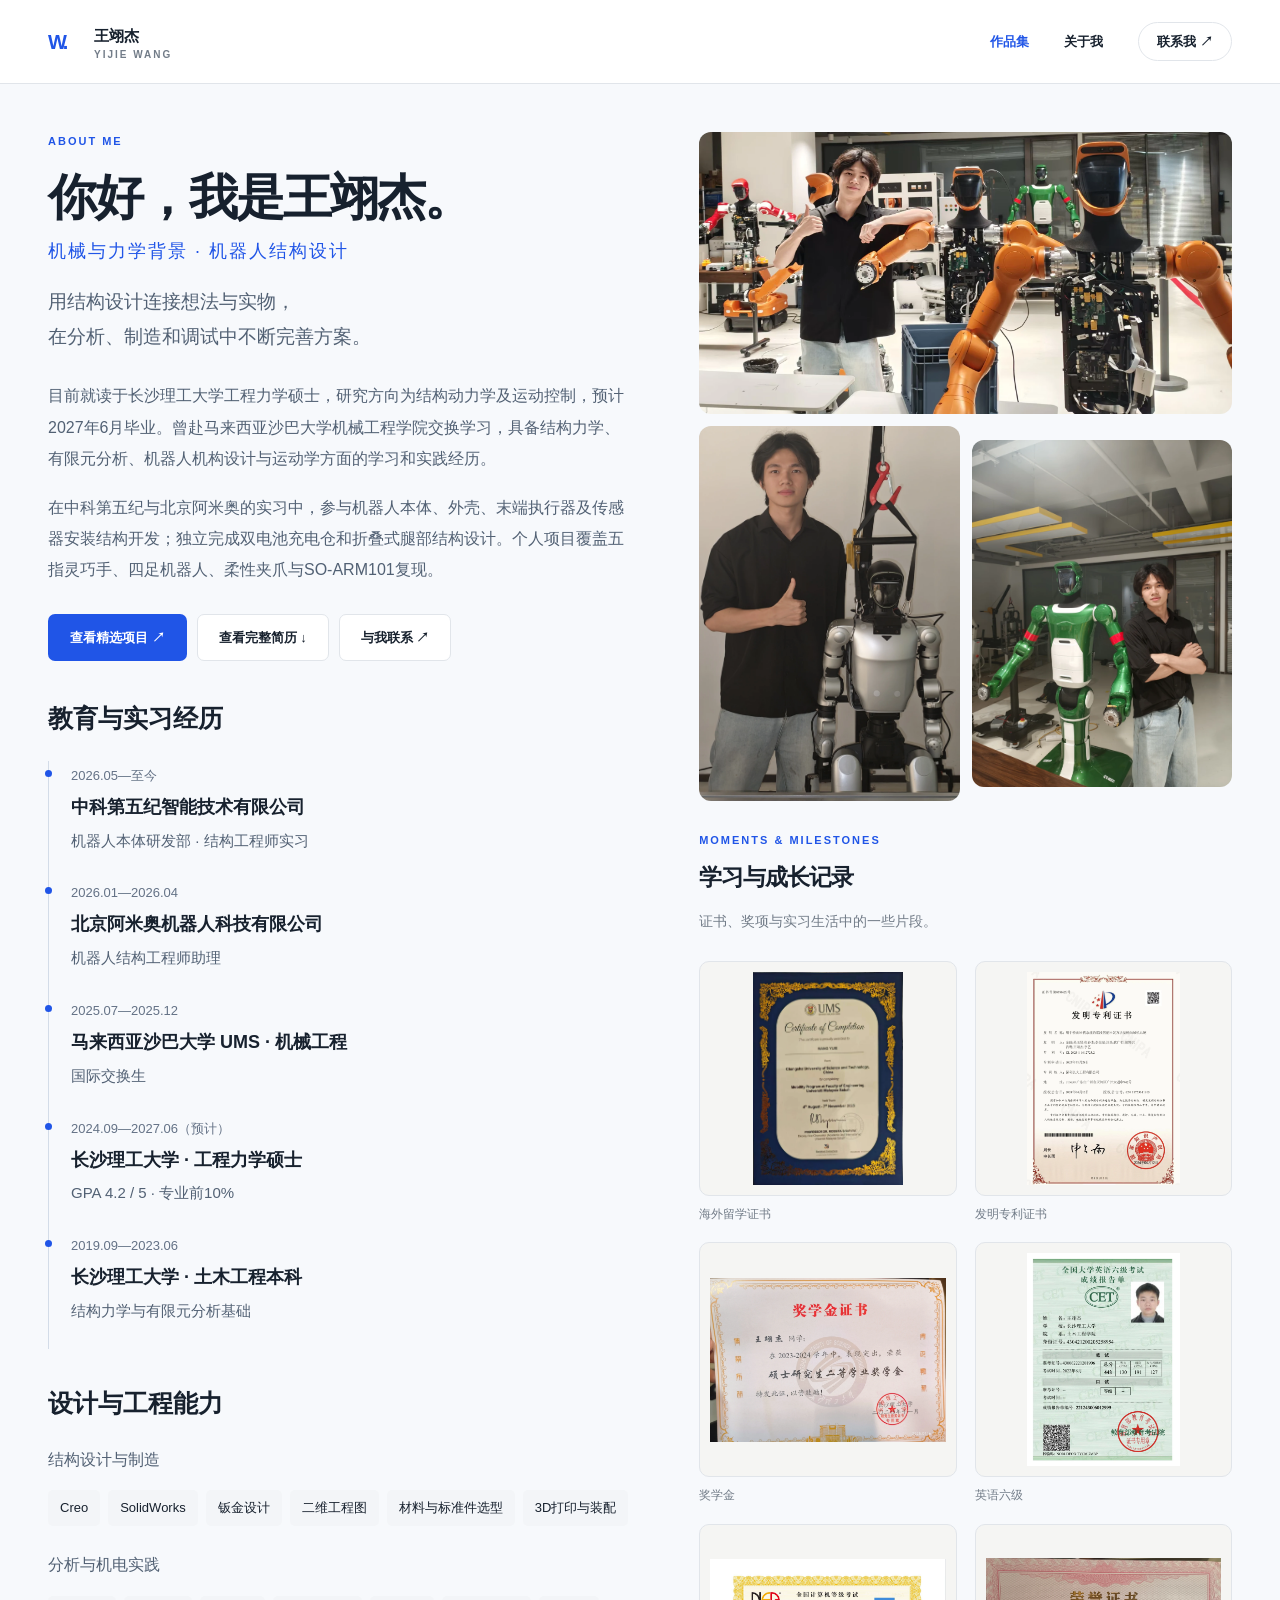
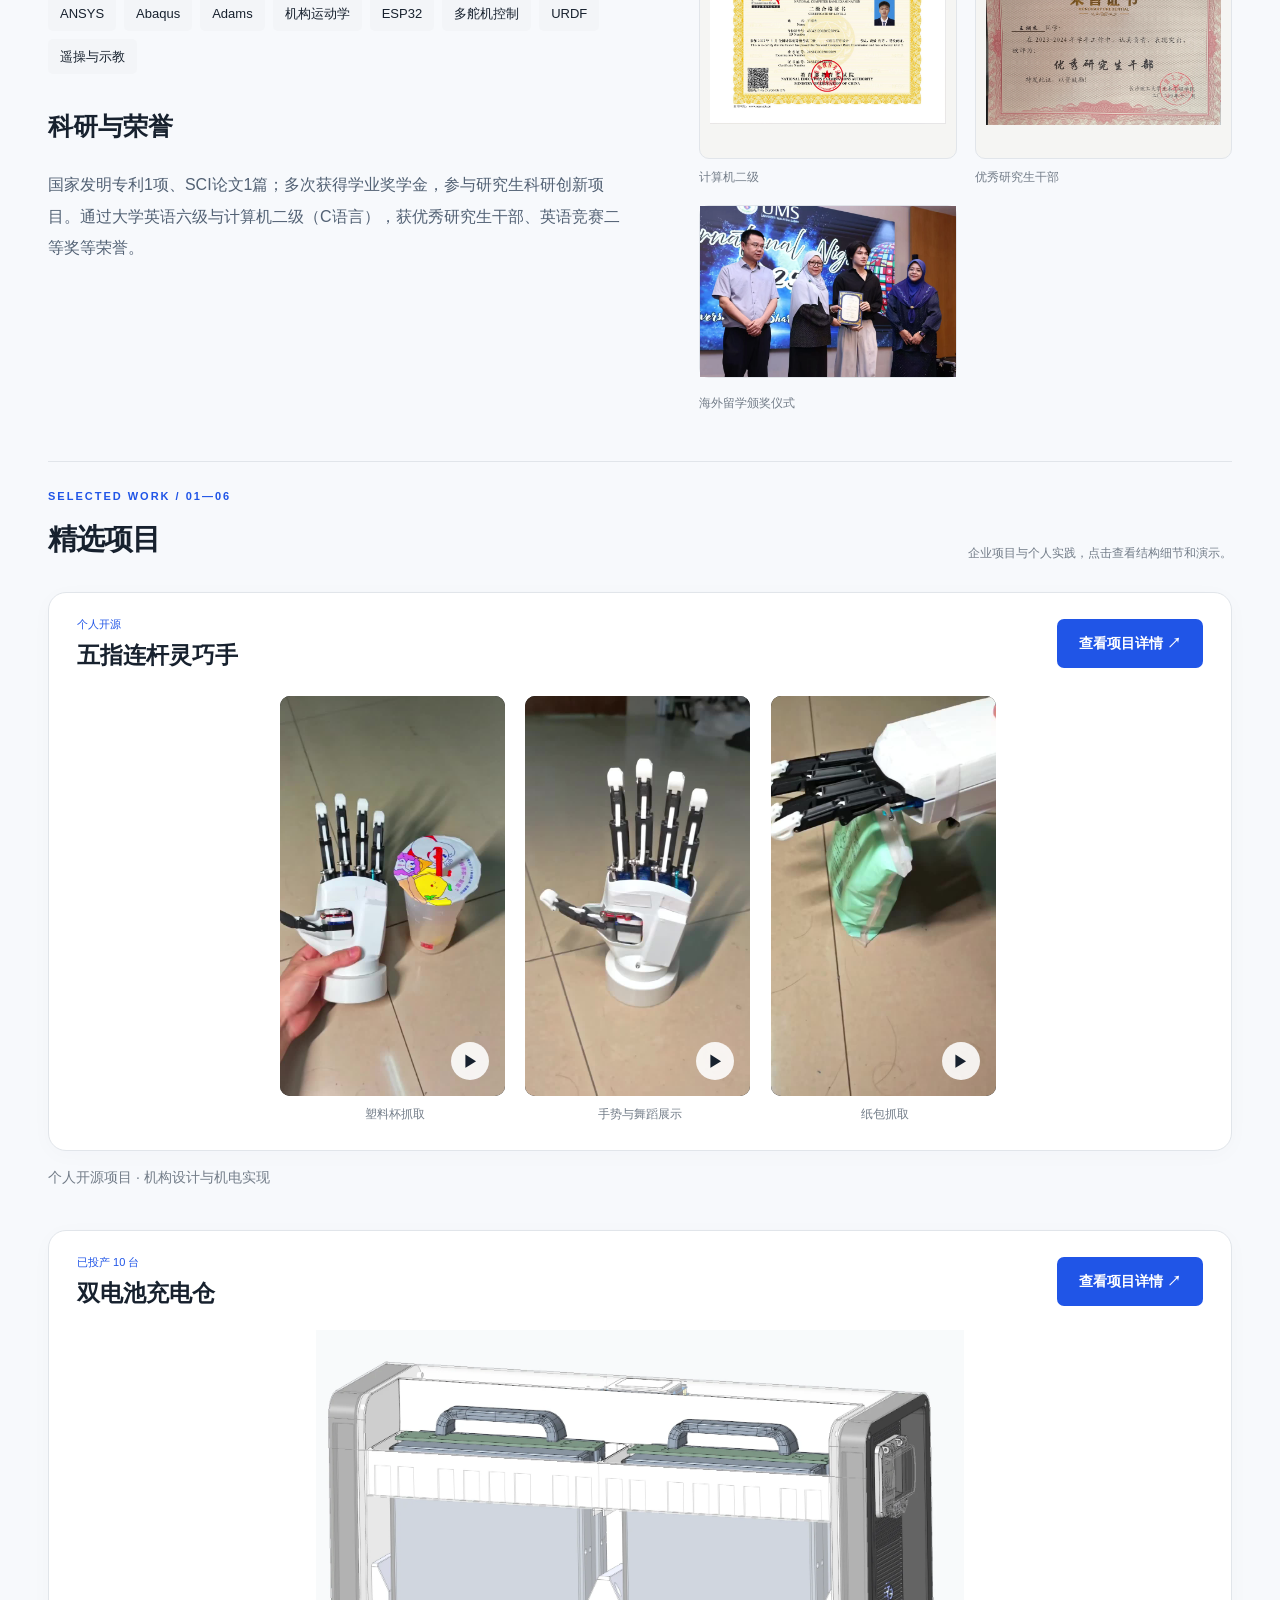
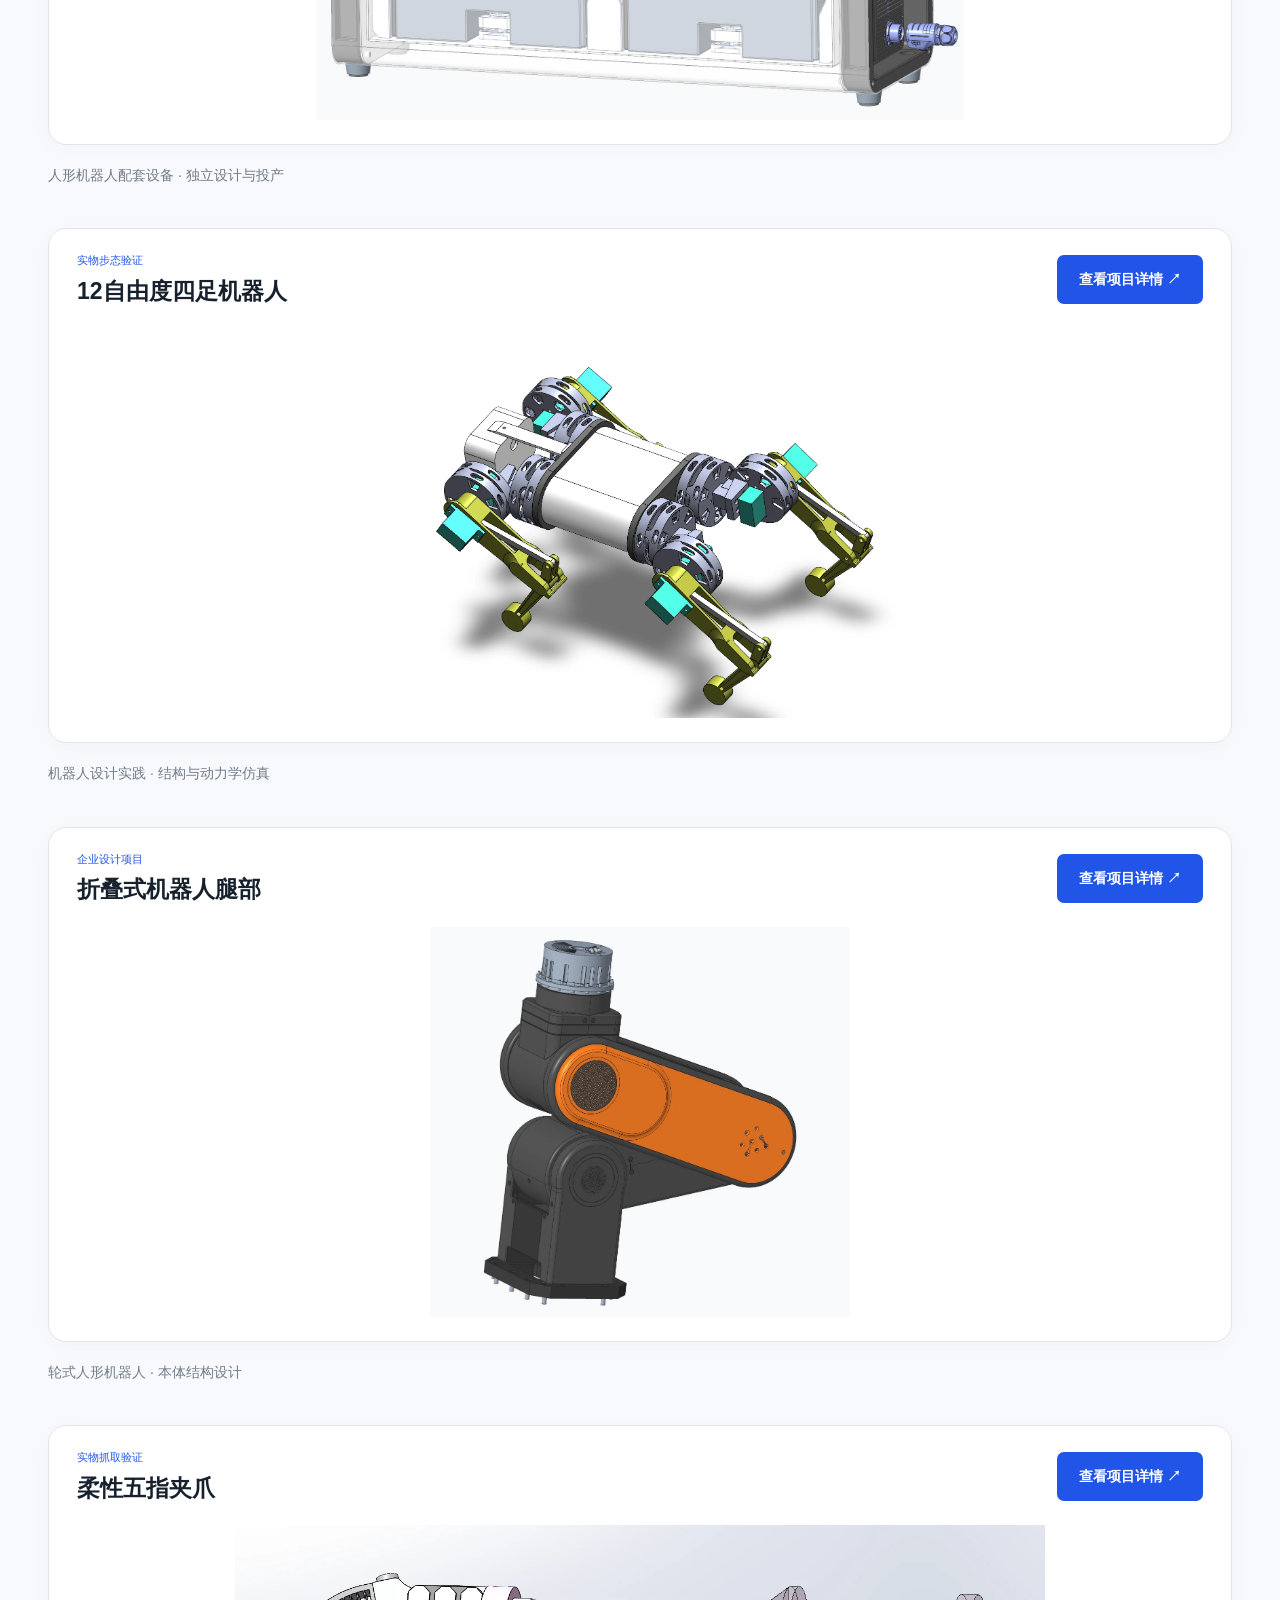
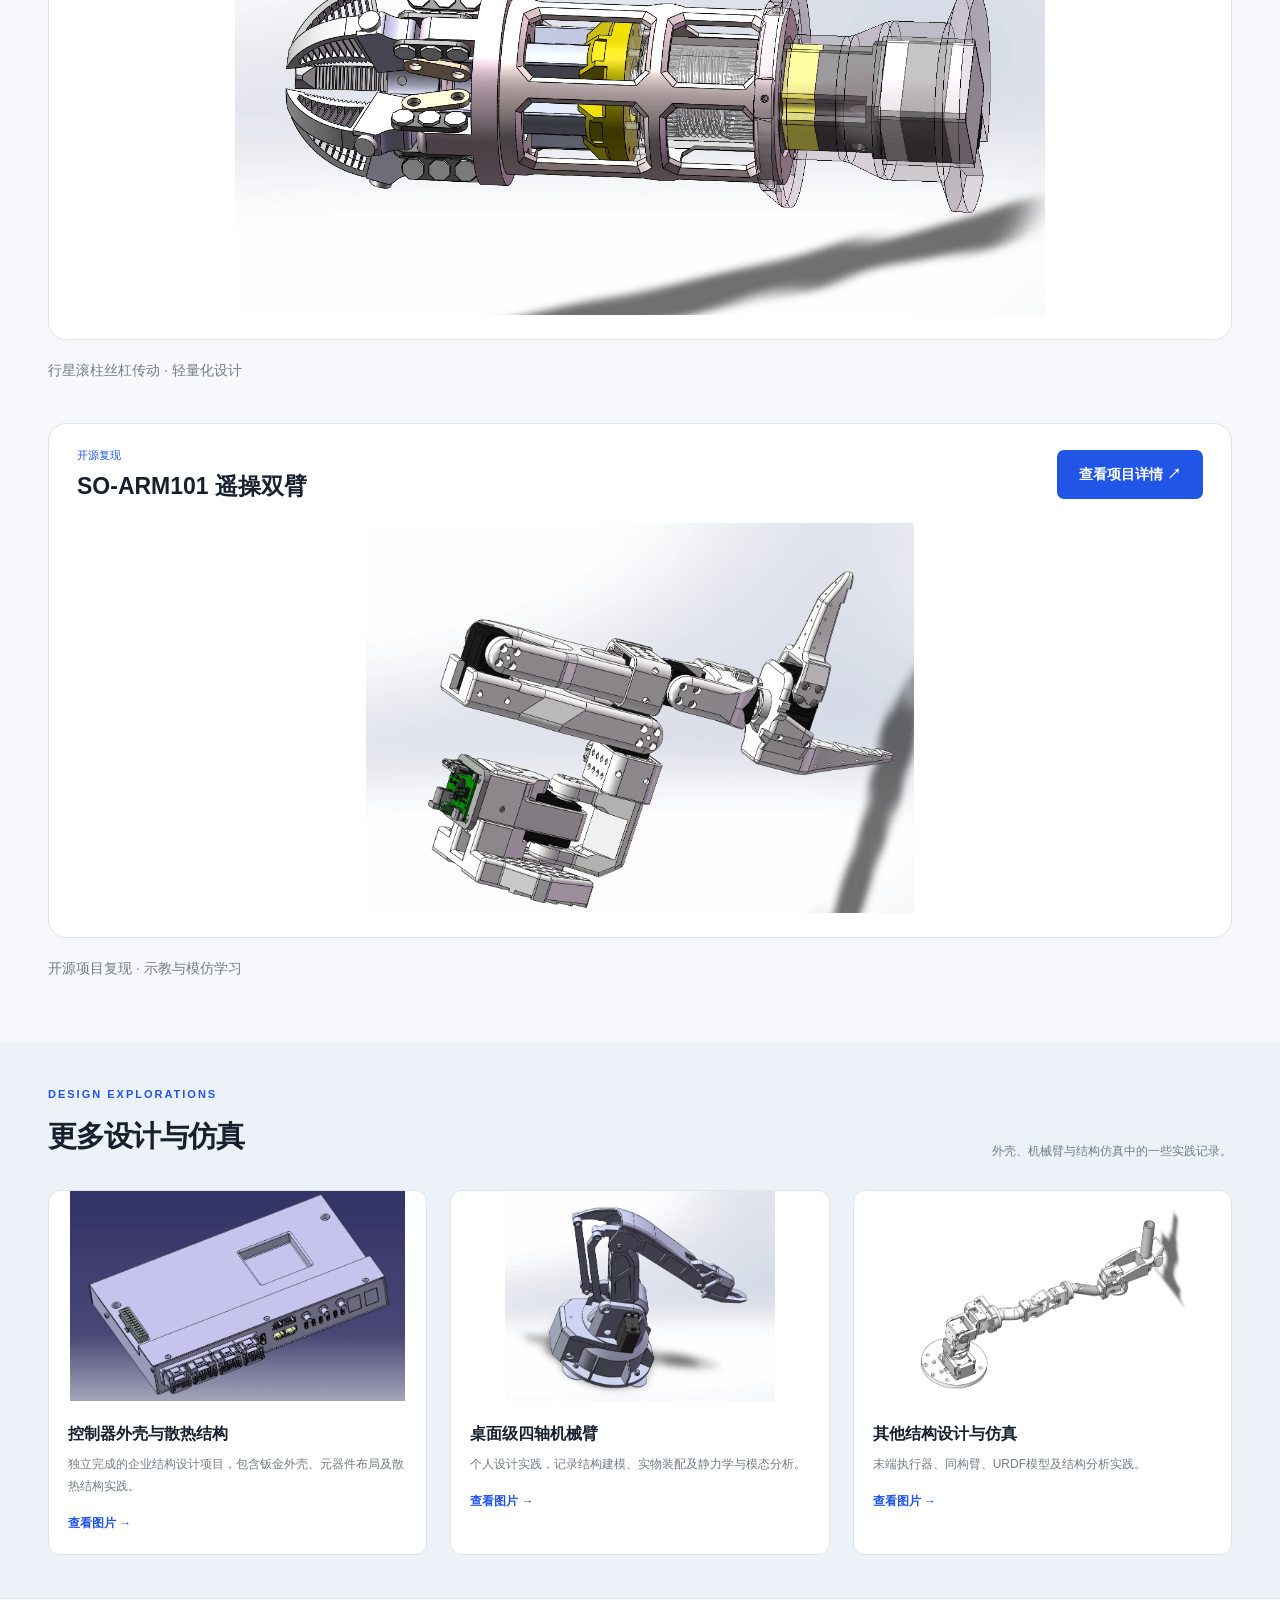
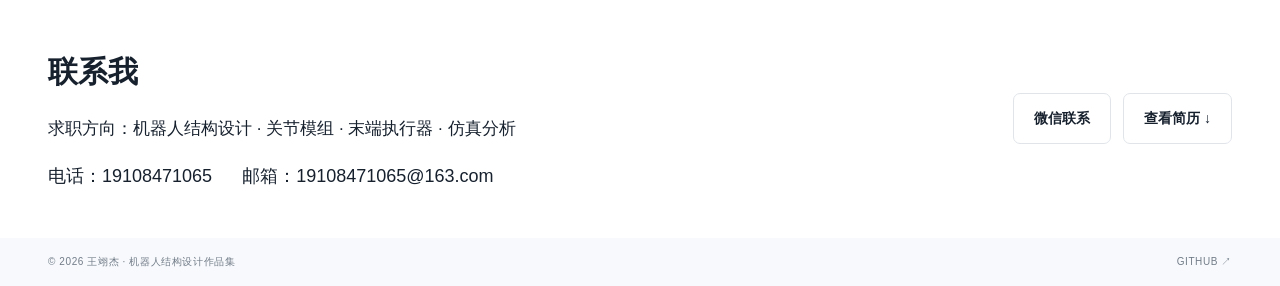
==== about.html @ e8c6f44a "Add project shortcut and collapsible mobile learning records" ====
<!doctype html><html lang="zh-CN"><head><meta charset="utf-8"><meta name="viewport" content="width=device-width, initial-scale=1"><meta name="description" content="王翊杰的机器人结构设计作品集。人形机器人充电仓、折叠腿、五指灵巧手、四足机器人与机械结构仿真实践。"><meta name="theme-color" content="#1b4de4"><title>王翊杰 · 机器人结构设计作品集</title><link rel="icon" href="favicon.svg"><link rel="stylesheet" href="style.css?v=20260915-browse16"><script defer src="media.js?v=20260915-browse16"></script><script defer src="data.js?v=20260915-browse16"></script><script defer src="app.js?v=20260915-browse16"></script></head><body><a class="skip" href="#main">跳转到内容</a><header id="header"></header><main id="main"></main><footer id="footer"></footer><dialog id="lightbox" aria-label="图片预览"><button class="close-dialog" aria-label="关闭图片预览">×</button><img alt=""><p></p></dialog><dialog id="wechat" aria-label="微信联系"><button class="close-dialog" aria-label="关闭微信二维码">×</button><h2>微信联系</h2><p>扫码添加，交流机器人结构设计。</p><img src="assets/wechat.webp" alt="王翊杰的微信二维码"></dialog></body></html>
---- style.css ----
/* Local font fallbacks keep the portfolio independent of external font services. */
:root{--ink:#17212e;--muted:#727c88;--blue:#2055e7;--light:#f3f5f8;--line:#e1e5ea;--paper:#fff;--radius:18px}*{box-sizing:border-box}html{scroll-behavior:smooth;scroll-padding-top:95px}body{margin:0;background:var(--paper);color:var(--ink);font:15px/1.8 'Manrope','Noto Sans SC','Microsoft YaHei',sans-serif}a{color:inherit;text-decoration:none}button,input{font:inherit}button{cursor:pointer}img,video{display:block;width:100%;height:100%;object-fit:cover}button:focus-visible,a:focus-visible{outline:3px solid #8caeff;outline-offset:5px}.skip{position:fixed;top:-90px;z-index:100;background:#fff;padding:10px}.skip:focus{top:0}.wrap{width:min(1240px,calc(100% - 96px));margin:auto}#header{height:84px;border-bottom:1px solid var(--line);background:#ffffffef;backdrop-filter:blur(14px);position:sticky;top:0;z-index:20}.nav{height:100%;display:flex;align-items:center;justify-content:space-between;gap:20px}.brand{display:flex;align-items:center;gap:12px;font-weight:800}.brand-mark{font-size:20px;color:var(--blue);letter-spacing:-3px;width:34px}.brand small{font-size:10px;display:block;letter-spacing:2px;line-height:1.2;color:var(--muted)}.nav-links{display:flex;align-items:center;gap:35px;font-size:13px;font-weight:600}.nav-links a:hover,.nav-links a.active{color:var(--blue)}.nav-cta{border:1px solid var(--line);padding:7px 18px;border-radius:30px}.hero{padding:67px 0 40px;display:grid;grid-template-columns:1fr 1.04fr;gap:60px;align-items:center}.eyebrow{font-size:11px;letter-spacing:2px;font-weight:700;color:var(--muted);text-transform:uppercase}.eyebrow.blue{color:var(--blue)}.availability{font-size:12px;color:#344b35;display:inline-flex;align-items:center;gap:8px;margin-bottom:25px}.dot{height:6px;width:6px;border-radius:50%;background:#59a66a;box-shadow:0 0 0 4px #eef6ee}.hero h1{font-size:clamp(42px,4.2vw,65px);letter-spacing:-2.5px;line-height:1.25;margin:0 0 23px;font-weight:800}.hero h1 span{color:var(--blue)}.hero-intro{max-width:425px;color:#68717b;font-size:14px;line-height:2}.hero-name{font-size:16px;font-weight:700;margin:0 0 14px}.hero-name span{font-size:11px;font-weight:500;letter-spacing:1.5px;margin-left:12px;color:var(--muted)}.buttons{display:flex;flex-wrap:wrap;gap:12px;margin-top:28px}.button{display:inline-flex;align-items:center;justify-content:center;gap:25px;padding:11px 21px;background:var(--blue);color:white;border-radius:7px;font-size:13px;font-weight:600;border:1px solid transparent}.button:hover{background:#1640b8;transform:translateY(-1px)}.button.secondary{background:white;color:var(--ink);border-color:var(--line)}.arrow{font-size:19px;line-height:1}.hero-media{position:relative;border-radius:24px;overflow:hidden;background:#e6e6e4;height:530px}.hero-media video{object-fit:contain;background:#252627}.hero-caption{position:absolute;bottom:0;left:0;right:0;color:white;padding:55px 23px 20px;background:linear-gradient(transparent,#000b);pointer-events:none}.hero-caption strong{display:block;font-size:17px}.hero-caption span{font-size:11px;opacity:.7;letter-spacing:1px}.video-frame{position:relative;background:#e8eaed;overflow:hidden}.video-frame .play-toggle{position:absolute;bottom:16px;right:16px;width:38px;height:38px;background:#ffffffdf;border:0;border-radius:50%;color:#17212e;font-weight:bold;z-index:2}.hero-media .play-toggle{bottom:23px}.video-label{position:absolute;left:18px;top:18px;background:#ffffffdf;font-size:10px;padding:5px 11px;border-radius:30px;letter-spacing:1px;font-weight:700}.fact-strip{display:grid;grid-template-columns:1.3fr 1fr 1fr 1fr;border-top:1px solid var(--line);border-bottom:1px solid var(--line);padding:22px 0;margin:5px 0 70px}.fact{padding:0 24px;border-left:1px solid var(--line)}.fact:first-child{padding-left:0;border:0}.fact b{display:block;font-size:19px;letter-spacing:-.5px}.fact span{font-size:11px;color:var(--muted)}.section-top{display:flex;justify-content:space-between;align-items:end;margin-bottom:27px;gap:20px}.section-top h2{font-size:31px;margin:6px 0 0;letter-spacing:-1px}.section-top p{font-size:12px;color:var(--muted);max-width:380px;margin:0}.project-grid{display:grid;grid-template-columns:1fr 1fr;gap:37px 28px}.project-card{display:block}.card-visual{position:relative;border:1px solid var(--line);border-radius:var(--radius);height:325px;background:#f4f5f7;overflow:hidden}.card-visual img{object-fit:contain;transition:transform .5s}.project-card:hover .card-visual img{transform:scale(1.045)}.card-tag{position:absolute;top:17px;left:17px;background:#ffffffeb;border:1px solid #e3e7ea;padding:4px 11px;border-radius:20px;font-size:10px}.card-arrow{position:absolute;bottom:15px;right:15px;width:36px;height:36px;background:#fff;border-radius:50%;display:grid;place-items:center;transition:.2s}.project-card:hover .card-arrow{background:var(--blue);color:white;transform:rotate(-45deg)}.card-info{padding:18px 2px 0;display:flex;justify-content:space-between;gap:15px}.card-info h3{font-size:20px;margin:0 0 4px;letter-spacing:-.5px}.card-info p{font-size:12px;color:var(--muted);margin:0}.card-no{color:#aab1bc;font-size:12px;padding-top:4px}.project-section{padding-bottom:80px}.more-section{background:var(--light);padding:65px 0}.extra-grid{display:grid;grid-template-columns:repeat(3,1fr);gap:23px}.extra-card{background:#fff;border:1px solid var(--line);border-radius:12px;overflow:hidden;display:block}.extra-card img{height:210px;object-fit:contain}.extra-info{padding:19px}.extra-info h3{margin:0 0 6px;font-size:16px}.extra-info p{font-size:12px;color:var(--muted);margin:0}.text-link{font-size:12px;color:var(--blue);font-weight:700;display:inline-block;margin-top:15px}.about-teaser{display:grid;grid-template-columns:1fr 1fr;gap:60px;padding:85px 0;align-items:center}.about-teaser img{border-radius:16px;aspect-ratio:1.35;object-fit:cover}.about-teaser h2{font-size:32px;margin:10px 0 20px;line-height:1.5}.about-teaser p{font-size:14px;color:var(--muted)}.contact{background:#17283e;color:#fff;padding:60px 0}.contact-row{display:flex;justify-content:space-between;gap:30px;align-items:center}.contact h2{font-size:32px;margin:8px 0 12px}.contact p{color:#aab7c8;font-size:13px}.contact .eyebrow{color:#96a9c3}.contact-actions{display:flex;flex-wrap:wrap;gap:10px;max-width:410px}.contact .button{background:white;color:#17283e}.contact .button.secondary{background:transparent;color:white;border-color:#506078}.contact address{font-style:normal;font-size:13px;margin-top:15px;color:#c7d1de}.footer-bottom{display:flex;justify-content:space-between;gap:15px;padding:23px 0;font-size:10px;color:var(--muted);letter-spacing:.6px}.subnav{padding:27px 0 0;font-size:12px;color:var(--muted)}.subnav a:hover{color:var(--blue)}.project-heading{padding:36px 0 30px;display:grid;grid-template-columns:1.4fr 1fr;gap:45px;align-items:end}.project-heading h1{font-size:42px;line-height:1.3;letter-spacing:-1px;margin:12px 0}.project-heading p{font-size:14px;color:var(--muted);line-height:2}.project-meta{border-top:1px solid var(--line);display:grid;grid-template-columns:1fr 1fr;gap:14px;padding-top:18px;font-size:12px}.project-meta span{display:block;color:var(--muted);font-size:10px}.tags{display:flex;flex-wrap:wrap;gap:8px;margin-top:17px}.tags span{background:var(--light);border:1px solid var(--line);padding:3px 10px;font-size:10px;border-radius:20px}.detail-hero{height:490px;border:1px solid var(--line);background:#f3f4f6;border-radius:18px;overflow:hidden}.detail-hero img{object-fit:contain}.metrics{display:grid;grid-template-columns:repeat(3,1fr);padding:25px 0;border-bottom:1px solid var(--line);margin-bottom:45px}.metrics div{padding:0 25px;border-right:1px solid var(--line)}.metrics div:first-child{padding-left:0}.metrics div:last-child{border:0}.metrics strong{display:block;font-size:29px}.metrics span{font-size:11px;color:var(--muted)}.process{display:grid;grid-template-columns:repeat(3,1fr);gap:32px;margin:0 0 50px}.process article{border-top:2px solid var(--blue);padding-top:17px}.process b{font-size:10px;color:var(--blue);letter-spacing:1px}.process h3{font-size:17px;margin:7px 0 12px}.process p{font-size:13px;color:var(--muted);line-height:2}.gallery{display:grid;grid-template-columns:1fr 1fr;gap:25px;margin-bottom:50px}.gallery figure{margin:0}.gallery button{padding:0;border:1px solid var(--line);background:#f5f6f7;border-radius:12px;overflow:hidden;display:block;width:100%;height:330px;cursor:zoom-in}.gallery img{object-fit:contain}.gallery figcaption{font-size:11px;color:var(--muted);padding-top:8px}.video-gallery{display:grid;grid-template-columns:repeat(2,1fr);gap:25px;margin:25px 0 55px}.video-gallery .video-frame{height:365px;border-radius:14px}.video-gallery video{object-fit:contain;background:#20232a}.video-gallery figcaption{font-size:12px;color:var(--muted);padding-top:8px}.video-gallery figure{margin:0}.next-project{border-top:1px solid var(--line);padding:32px 0 55px;display:flex;justify-content:space-between;align-items:center}.next-project span{font-size:11px;color:var(--muted)}.next-project h3{font-size:25px;margin:3px 0}.about-main{padding:55px 0 0}.about-intro{display:grid;grid-template-columns:1.1fr 1fr;gap:65px;align-items:start}.about-intro h1{font-size:54px;line-height:1.25;margin:15px 0 20px;letter-spacing:-2px}.about-intro h1 small{display:block;font-size:18px;font-weight:500;letter-spacing:2px;margin-top:12px;color:var(--blue)}.about-intro .lead{font-size:18px;color:#596879;line-height:1.8;margin-bottom:22px}.about-intro p{font-size:14px;color:var(--muted);line-height:2.1}.photo-collage{display:grid;grid-template-columns:1fr 1fr;gap:12px}.photo-collage button{padding:0;border:0;border-radius:12px;overflow:hidden;background:var(--light);height:210px;cursor:zoom-in}.photo-collage button:first-child{grid-column:span 2;height:230px}.photo-collage img{object-fit:cover}.about-columns{display:grid;grid-template-columns:1fr 1fr;gap:70px;padding:65px 0}.about-columns h2{font-size:24px;margin:0 0 22px}.timeline-item{position:relative;border-left:1px solid #d3dce8;padding:0 0 25px 22px}.timeline-item:before{content:'';position:absolute;width:7px;height:7px;left:-4px;top:9px;background:var(--blue);border-radius:50%}.timeline-item span{color:var(--muted);font-size:10px}.timeline-item h3{font-size:16px;margin:3px 0}.timeline-item p{font-size:12px;color:var(--muted);margin:0}.capabilities{display:flex;flex-wrap:wrap;gap:8px;margin:15px 0 25px}.capabilities span{padding:5px 11px;background:var(--light);font-size:12px;border-radius:5px}.cert-grid{display:grid;grid-template-columns:repeat(3,1fr);gap:20px;margin:25px 0 75px}.cert-grid figure{margin:0}.cert-grid button{border:1px solid var(--line);border-radius:10px;background:#f5f5f3;padding:13px;width:100%;height:285px;cursor:zoom-in}.cert-grid img{object-fit:contain}.cert-grid figcaption{font-size:12px;margin-top:8px;color:var(--muted)}.extra-detail{padding:50px 0}.extra-detail h1{font-size:38px}.extra-detail>p{color:var(--muted);margin-bottom:30px}.empty{text-align:center;padding:90px 20px}.empty h1{font-size:36px}dialog{border:0;border-radius:14px;max-width:90vw;max-height:92vh;padding:24px;box-shadow:0 20px 90px #0004}dialog::backdrop{background:#152032cb;backdrop-filter:blur(5px)}#lightbox img{width:auto;height:auto;max-width:82vw;max-height:76vh;object-fit:contain}#lightbox p{font-size:12px;color:var(--muted);margin:12px 0 0} .close-dialog{position:absolute;right:8px;top:3px;background:white;border:0;font-size:25px;line-height:30px;border-radius:30px;width:32px;height:32px}#wechat{text-align:center;max-width:360px}#wechat img{width:240px;height:auto;margin:15px auto}#wechat h2{margin:5px 0}#wechat p{font-size:12px;color:var(--muted)}
@media(min-width:1500px){.hero-media{height:550px}}@media(max-width:1000px){.wrap{width:calc(100% - 48px)}.hero{gap:30px}.hero h1{font-size:43px}.hero-media{height:460px}.nav-links{gap:20px}.card-visual{height:270px}.project-heading{grid-template-columns:1fr;gap:10px}.project-heading h1{font-size:35px}.about-intro{gap:35px}.photo-collage button{height:170px}.contact-row{align-items:start}.gallery button{height:290px}.extra-grid{gap:15px}.extra-card img{height:160px}}
@media(max-width:650px){body{font-size:14px}.wrap{width:calc(100% - 36px)}#header{height:70px}.brand{gap:7px;font-size:13px}.brand small{font-size:8px}.nav-links{gap:17px;font-size:12px}.nav-links .nav-cta{display:none}.hero{grid-template-columns:1fr;padding-top:35px;gap:30px}.availability{margin-bottom:19px}.hero h1{font-size:42px;letter-spacing:-1.5px}.hero-intro{font-size:13px}.hero-media{height:470px}.hero .buttons{margin-top:22px}.fact-strip{grid-template-columns:1fr 1fr;gap:18px;margin-bottom:45px}.fact{padding-left:17px}.fact:nth-child(3){border-left:0;padding-left:0}.fact b{font-size:17px}.section-top{align-items:start;flex-direction:column;gap:7px}.section-top h2{font-size:27px}.project-grid{grid-template-columns:1fr;gap:30px}.card-visual{height:285px}.card-info h3{font-size:19px}.project-section{padding-bottom:48px}.more-section{padding:42px 0}.extra-grid{grid-template-columns:1fr}.extra-card{display:grid;grid-template-columns:130px 1fr}.extra-card img{height:100%;min-height:155px}.extra-info{padding:17px}.extra-info h3{font-size:15px}.about-teaser{grid-template-columns:1fr;gap:25px;padding:45px 0}.about-teaser h2{font-size:27px}.contact{padding:42px 0}.contact-row{flex-direction:column;gap:15px}.contact h2{font-size:27px}.footer-bottom{flex-direction:column;gap:4px;padding:20px 0}.project-heading{padding-top:25px}.project-heading h1{font-size:33px}.detail-hero{height:310px}.metrics strong{font-size:22px}.metrics div{padding:0 14px}.process{grid-template-columns:1fr;gap:22px;margin-bottom:35px}.process p{margin-bottom:0}.gallery{gap:17px;grid-template-columns:1fr}.gallery button{height:300px}.video-gallery{grid-template-columns:1fr}.video-gallery .video-frame{height:410px}.about-main{padding-top:35px}.about-intro{grid-template-columns:1fr;gap:25px}.about-intro h1{font-size:42px}.about-columns{grid-template-columns:1fr;gap:30px;padding:45px 0}.cert-grid{grid-template-columns:1fr 1fr;gap:15px;margin-bottom:45px}.cert-grid button{height:210px;padding:8px}.photo-collage button:first-child{height:225px}.photo-collage button{height:200px}.about-intro .lead{font-size:16px}.extra-detail{padding:30px 0}.extra-detail h1{font-size:29px}}
@media(prefers-reduced-motion:reduce){html{scroll-behavior:auto}*,*:before,*:after{transition:none!important}}
.photo-collage button img{object-position:center 25%}.photo-collage button:nth-child(2) img{object-position:center top}
@media(max-width:650px){.about-intro h1{font-size:36px;letter-spacing:-1.5px}}
/* A compact continuation of the original blue portfolio. */
body{background:#f7f9fc}.hero{padding:48px 0 50px;gap:50px}.hero-media{height:485px}.hero h1{font-size:clamp(40px,4vw,60px)}.hero-intro{font-size:14px}.project-section{padding-top:25px;padding-bottom:60px;border-top:1px solid var(--line)}.card-visual{background:#fff;box-shadow:0 4px 22px #1c355006}.card-info{padding-top:14px}.project-grid{gap:30px 26px}.section-top h2{font-size:29px}.more-section{padding:43px 0;background:#edf2f8}.contact{padding:32px 0;background:#fff;color:var(--ink);border-top:1px solid var(--line)}.contact h2{font-size:25px;margin:0 0 6px}.contact p,.contact address{color:var(--muted);font-size:12px}.contact address{margin-top:8px}.contact .button{background:var(--blue);color:#fff}.contact .button.secondary{background:#fff;color:var(--ink);border-color:var(--line)}.contact-actions{max-width:none}.footer-bottom{padding:15px 0}.about-main .lead{font-size:17px}.about-columns{padding:45px 0}.cert-grid{margin-bottom:50px}.detail-hero{background:#fff}.process{gap:25px}.process article{border-top:1px solid #ccd9ec}.process b{display:none}.next-project{padding:25px 0 35px}.video-gallery{margin-bottom:40px}
@media(max-width:650px){.hero{padding:30px 0 35px;gap:24px}.hero h1{font-size:40px}.hero-media{height:445px}.project-section{padding-top:30px;padding-bottom:40px}.contact-row{gap:16px}.contact-actions{gap:8px}.contact .button{padding:9px 14px}.more-section{padding:35px 0}.project-grid{gap:26px}}

/* Homepage introduction followed by full-width selected projects. */
#about,#projects{scroll-margin-top:105px}.about-main{padding-top:48px}.project-grid{grid-template-columns:minmax(0,1fr);gap:40px}.project-grid .card-visual{height:clamp(340px,42vw,520px)}.project-grid .card-info{padding:18px 0 0}.project-grid .card-info h3{font-size:23px}.project-grid .card-info p{font-size:14px}.about-intro h1{font-size:clamp(36px,3.8vw,54px)}
@media(max-width:650px){#about,#projects{scroll-margin-top:88px}.about-main{padding-top:30px}.project-grid{gap:30px}.project-grid .card-visual{height:290px}.project-grid .card-info h3{font-size:20px}.project-grid .card-info p{font-size:12px}.about-intro h1{font-size:34px}}

/* Keep photographs and learning records together in the right column. */
.about-main{display:grid;grid-template-columns:1.1fr 1fr;column-gap:65px;padding-bottom:48px;align-items:start}.about-intro{display:contents}.about-intro>div:first-child{grid-column:1;grid-row:1}.about-sidebar{grid-column:2;grid-row:1 / span 2;min-width:0}.about-columns{grid-column:1;grid-row:2;grid-template-columns:1fr;gap:28px;padding:35px 0 0}.sidebar-records{margin-top:30px}.sidebar-records .section-top{display:block;margin-bottom:18px}.sidebar-records .section-top h2{font-size:23px}.sidebar-records .section-top p{margin-top:8px}.sidebar-records .cert-grid{grid-template-columns:repeat(2,minmax(0,1fr));gap:18px;margin-bottom:0}.sidebar-records .cert-grid button{height:235px;padding:10px}.sidebar-records figcaption{font-size:11px}
@media(max-width:1000px){.about-main{column-gap:30px}.sidebar-records .cert-grid button{height:200px}}
@media(max-width:650px){.about-main{display:flex;flex-direction:column;gap:30px;padding-bottom:35px}.about-intro>div:first-child,.about-sidebar,.about-columns{width:100%;min-width:0}.about-columns{padding:0}.sidebar-records .cert-grid button{height:210px}}

.about-sidebar .photo-collage{align-items:center}.about-sidebar .photo-collage button,.about-sidebar .photo-collage button:first-child{height:auto;background:transparent}.about-sidebar .photo-collage button img{display:block;width:100%;height:auto;object-fit:contain;object-position:center}

.about-sidebar .photo-collage{grid-template-columns:1fr 1fr;align-items:center}.about-sidebar .photo-collage button:first-child{grid-column:1 / -1}.sidebar-records .cert-grid figure:last-child button{height:auto;padding:0}.sidebar-records .cert-grid figure:last-child img{display:block;width:100%;height:auto;object-fit:contain}
.about-main{grid-template-rows:auto 1fr}

.project-grid .card-heading{position:absolute;top:18px;left:18px;z-index:1;max-width:calc(100% - 85px);padding:12px 17px;background:rgba(255,255,255,.94);border:1px solid var(--line);border-radius:10px;pointer-events:none}.card-heading .project-kind{display:block;color:var(--blue);font-size:11px;margin-bottom:4px}.card-heading h3{margin:0;color:var(--ink);font-size:23px;line-height:1.45}.project-grid .card-info p{margin:0}.project-grid .card-visual>img{padding-top:85px;box-sizing:border-box}
@media(max-width:650px){.project-grid .card-heading{top:10px;left:10px;max-width:calc(100% - 60px);padding:8px 11px}.card-heading h3{font-size:17px}.card-heading .project-kind{font-size:10px}.project-grid .card-visual>img{padding-top:92px}}

/* Three full-height portrait demonstrations in the hand project cover. */
.project-grid .card-visual>img{padding:100px 28px 24px;object-fit:contain}.project-grid .hand-card .card-visual{height:auto;padding:100px 20px 18px}.hand-title-link{display:block}.hand-title-link .card-heading{pointer-events:auto}.hand-video-row{display:grid;grid-template-columns:repeat(3,minmax(0,1fr));gap:14px}.hand-video-row figure{margin:0;min-width:0}.hand-video-row .video-frame{aspect-ratio:9 / 16;border-radius:10px;background:#111}.hand-video-row video{object-fit:contain}.hand-video-row figcaption{text-align:center;color:var(--muted);font-size:12px;margin-top:8px}.hand-card .card-info{align-items:center}.hand-card .card-info .text-link{margin-top:0;white-space:nowrap}
@media(max-width:650px){.project-grid .card-visual>img{padding:94px 12px 14px}.project-grid .hand-card .card-visual{padding:88px 7px 10px}.hand-video-row{gap:5px}.hand-video-row .video-frame{border-radius:5px}.hand-video-row figcaption{font-size:10px;line-height:1.5;margin-top:6px}.hand-video-row .play-toggle{width:25px;height:25px;bottom:5px;right:5px;font-size:11px}.hand-card .card-info{gap:10px;flex-wrap:wrap}}

/* Contact details with a clearer reading hierarchy. */
.contact{padding:46px 0}.contact-row{display:flex;align-items:center;justify-content:space-between;gap:36px}.contact h2{font-size:30px;margin:0 0 14px}.contact p{font-size:17px;color:var(--ink);line-height:1.9;max-width:800px;margin:0 0 15px}.contact address{display:flex;flex-wrap:wrap;gap:8px 30px;font-size:18px;font-style:normal;color:var(--ink);line-height:1.8;margin:0}.contact address span{display:block}.contact-actions{flex-shrink:0;gap:12px}.contact .button{padding:12px 20px;font-size:14px}
@media(max-width:1000px){.contact-row{align-items:flex-start;flex-direction:column;gap:24px}}
@media(max-width:650px){.contact{padding:32px 0}.contact h2{font-size:26px;margin-bottom:12px}.contact p{font-size:16px;margin-bottom:14px}.contact address{flex-direction:column;gap:4px;font-size:17px}.contact-actions{width:100%;display:grid;grid-template-columns:1fr 1fr;gap:12px}.contact .button{padding:11px 14px}}

/* Compact demonstrations with an explicit project entry above them. */
.project-grid .hand-card .card-visual{padding:22px 28px 24px}.hand-cover-header{display:flex;align-items:center;justify-content:space-between;gap:20px;margin-bottom:24px}.project-grid .hand-cover-header .card-heading{position:static;max-width:none;padding:0;border:0;background:transparent}.hand-cover-header .hand-details{flex-shrink:0;font-size:14px}.hand-card .hand-video-row{max-width:720px;margin:0 auto;gap:16px}.hand-card .hand-video-row .video-frame{max-height:400px}.hand-card .card-info{padding-top:14px}
@media(max-width:650px){.project-grid .hand-card .card-visual{padding:16px 12px 18px}.hand-cover-header{gap:12px;flex-wrap:wrap;margin-bottom:18px}.hand-cover-header .hand-details{padding:8px 12px;font-size:12px}.hand-card .hand-video-row{max-width:300px;gap:7px}.hand-card .hand-video-row figcaption{font-size:9px}.project-grid .hand-cover-header .card-heading h3{font-size:17px}}

.project-grid .image-project-card .card-visual{height:auto;padding:22px 28px 24px}.project-cover-link{display:block;height:390px}.project-cover-link img{object-fit:contain}.image-project-card .hand-cover-header{margin-bottom:20px}
@media(max-width:650px){.project-grid .image-project-card .card-visual{padding:16px 12px 18px}.project-cover-link{height:245px}.image-project-card .hand-cover-header{margin-bottom:18px}}

/* Make the next-project link a clearly bounded navigation card. */
.next-project{margin:12px 0 44px;padding:22px 26px;border:1px solid #b8cbed;border-radius:14px;background:#fff;gap:20px;transition:background .2s,border-color .2s,box-shadow .2s}.next-project:hover,.next-project:focus-visible{background:#edf3ff;border-color:var(--blue);box-shadow:0 5px 18px #2055e712}.next-project h3{color:var(--blue);line-height:1.45;margin:5px 0 0}.next-project .arrow{display:grid;place-items:center;width:44px;height:44px;flex-shrink:0;border-radius:50%;background:var(--blue);color:#fff;font-size:23px}
@media(max-width:650px){.next-project{padding:18px;margin-bottom:30px;gap:14px}.next-project h3{font-size:21px}.next-project .arrow{width:38px;height:38px;font-size:21px}}

/* Readable biography and experience text alongside the photo column. */
.about-intro>div:first-child{min-width:0}.about-intro>div:first-child>p{font-size:16px;line-height:1.95;color:#526174;margin:18px 0}.about-intro>div:first-child>.lead{font-size:19px;line-height:1.85;margin:22px 0 26px}.about-columns h2{font-size:25px;margin-bottom:20px}.timeline-item{padding-bottom:24px}.timeline-item span{font-size:13px;color:#647286}.timeline-item h3{font-size:18px;line-height:1.6;margin:5px 0}.timeline-item p{font-size:15px;line-height:1.85;color:#526174}.about-columns .honors-summary{font-size:16px;line-height:1.95;color:#526174}.capabilities span{font-size:13px;padding:6px 12px}.sidebar-records figcaption{font-size:12px;line-height:1.7}.about-columns{gap:32px}.about-columns>div>p:not(.honors-summary){font-size:16px;color:#526174}
@media(max-width:1000px) and (min-width:651px){.about-intro h1{font-size:34px}.about-intro h1 small{font-size:16px;letter-spacing:.5px}.about-main{column-gap:28px}}
@media(max-width:650px){.about-intro>div:first-child>p{font-size:16px;line-height:1.9}.about-intro>div:first-child>.lead{font-size:18px;line-height:1.8}.about-columns h2{font-size:23px}.timeline-item h3{font-size:17px}.timeline-item p{font-size:15px}.about-columns .honors-summary{font-size:16px}.about-intro h1 small{font-size:16px;letter-spacing:.5px}}

.records-toggle{display:none}.sidebar-records{scroll-margin-top:100px}.intro-actions{gap:10px}.intro-actions .button{gap:10px}
@media(max-width:650px){.sidebar-records .cert-grid:not(.expanded)>figure:nth-child(n+3){display:none}.records-toggle{display:flex;width:100%;margin-top:18px}.intro-actions .button{padding:10px 14px}}
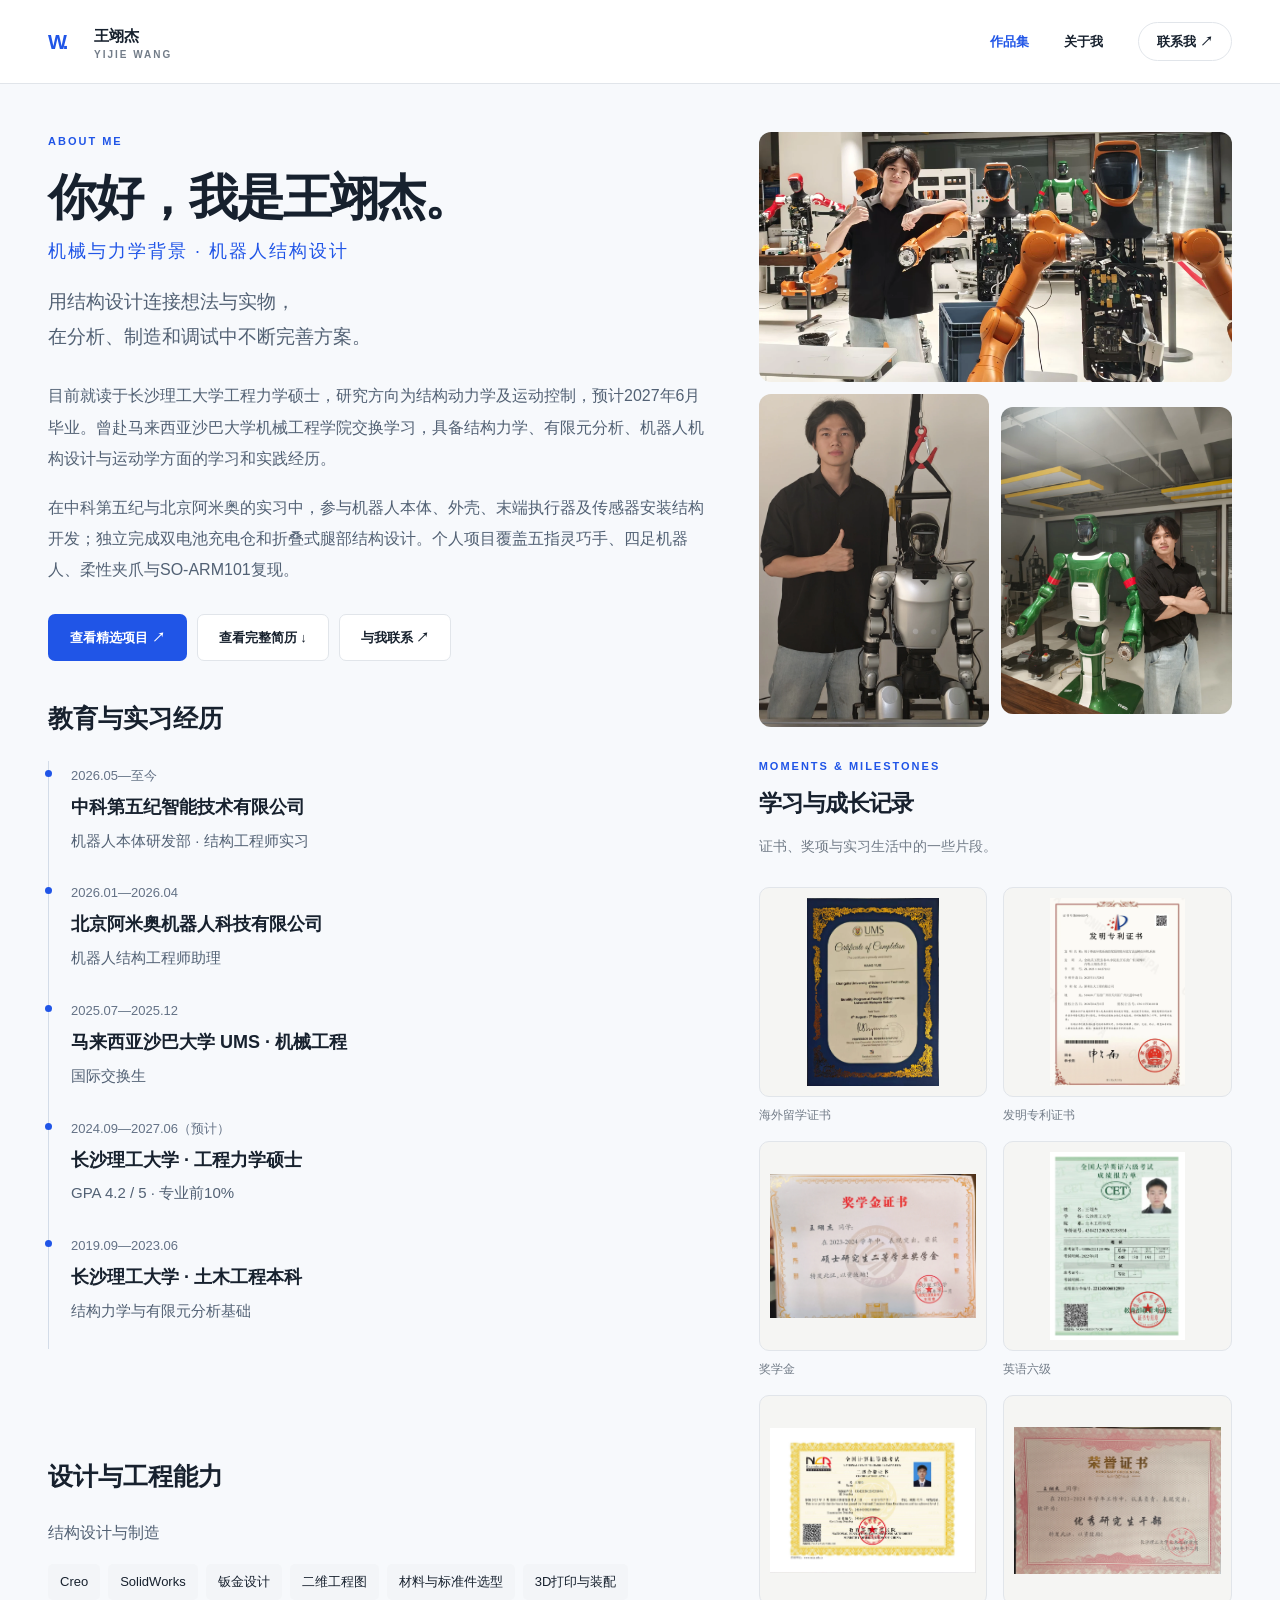
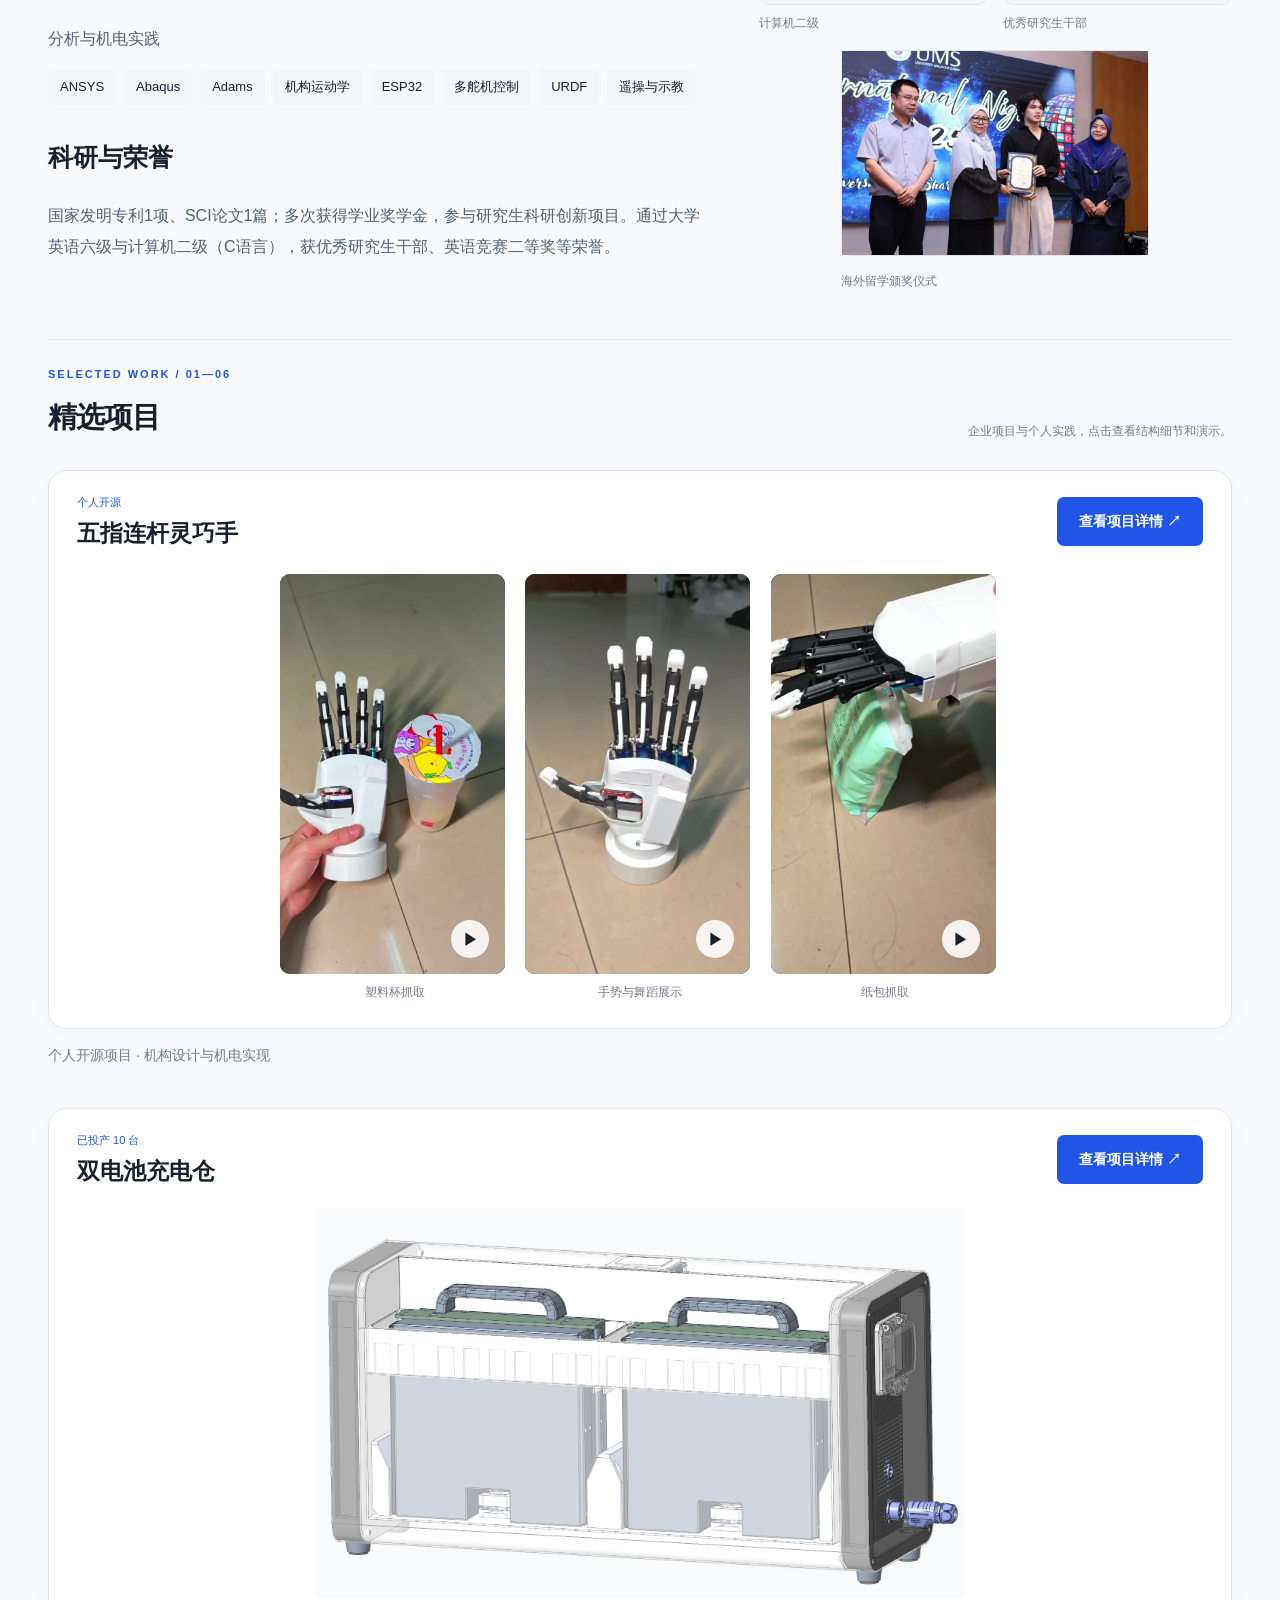
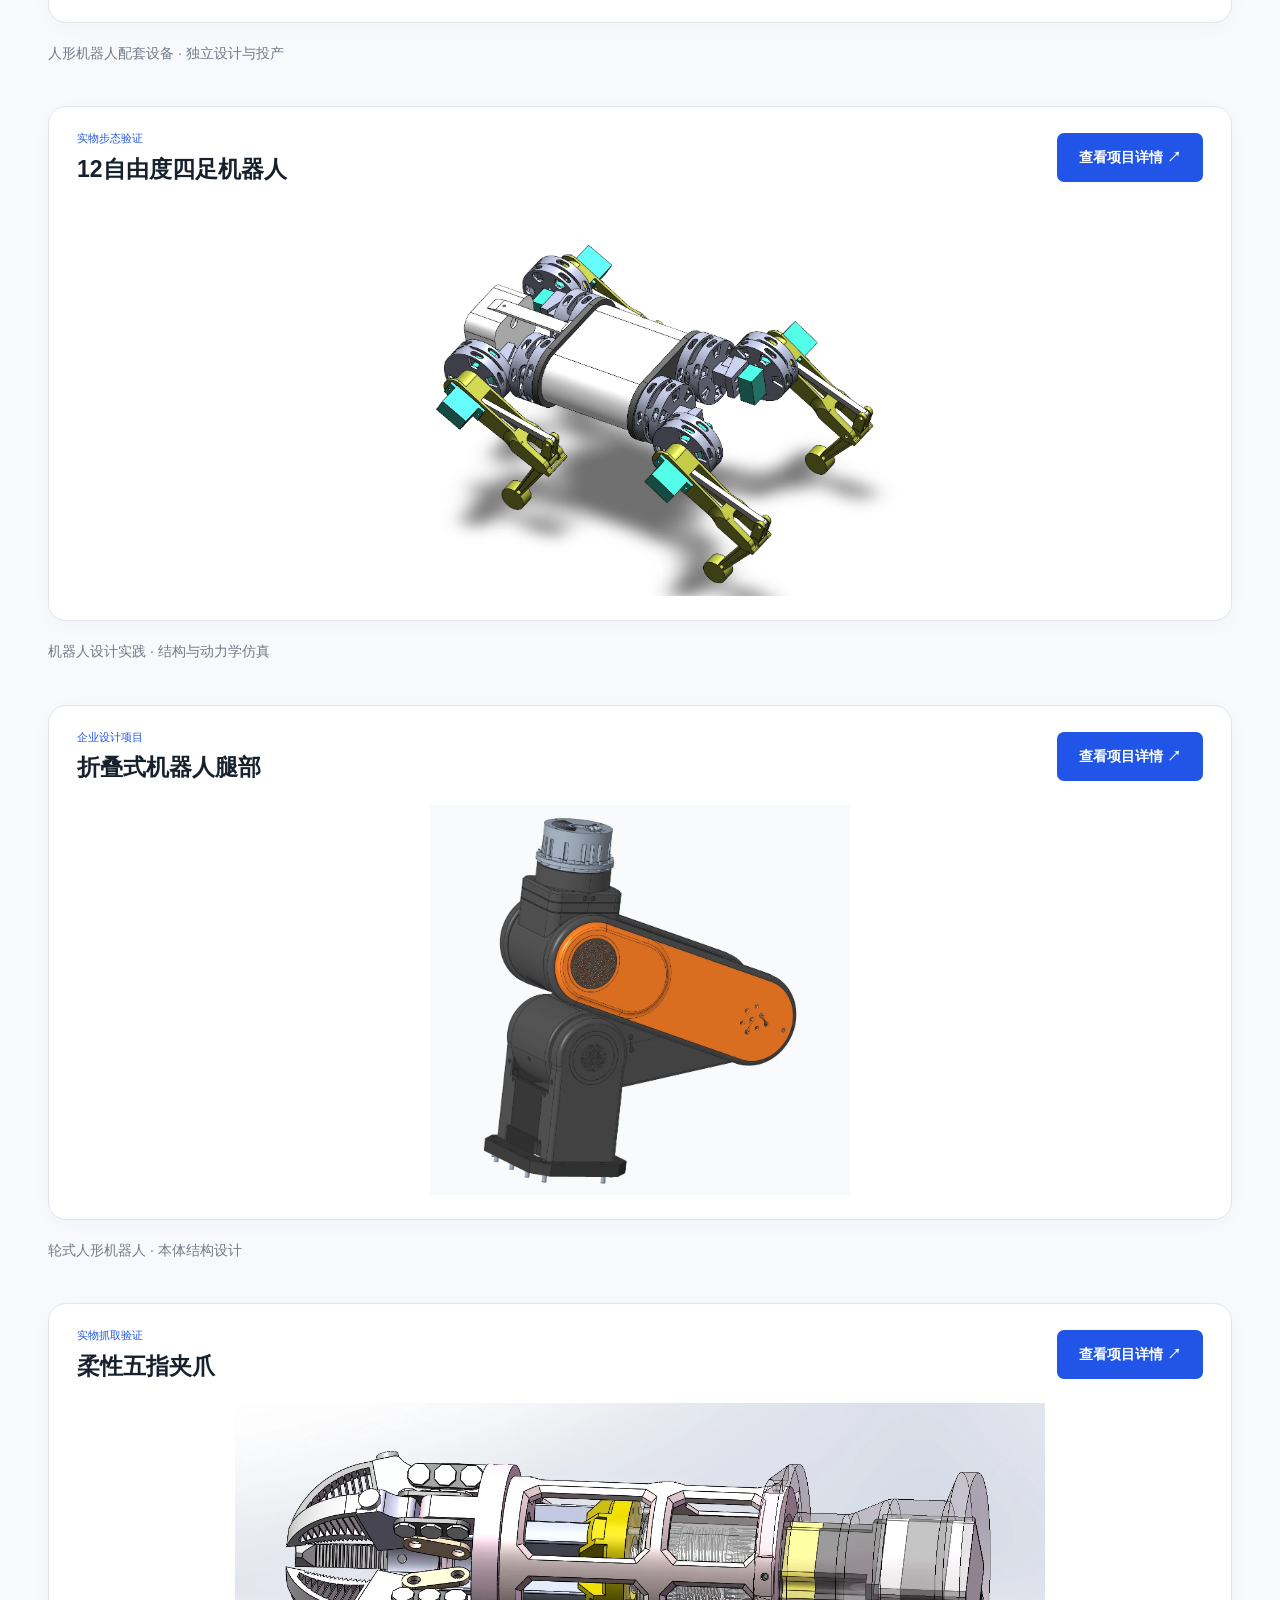
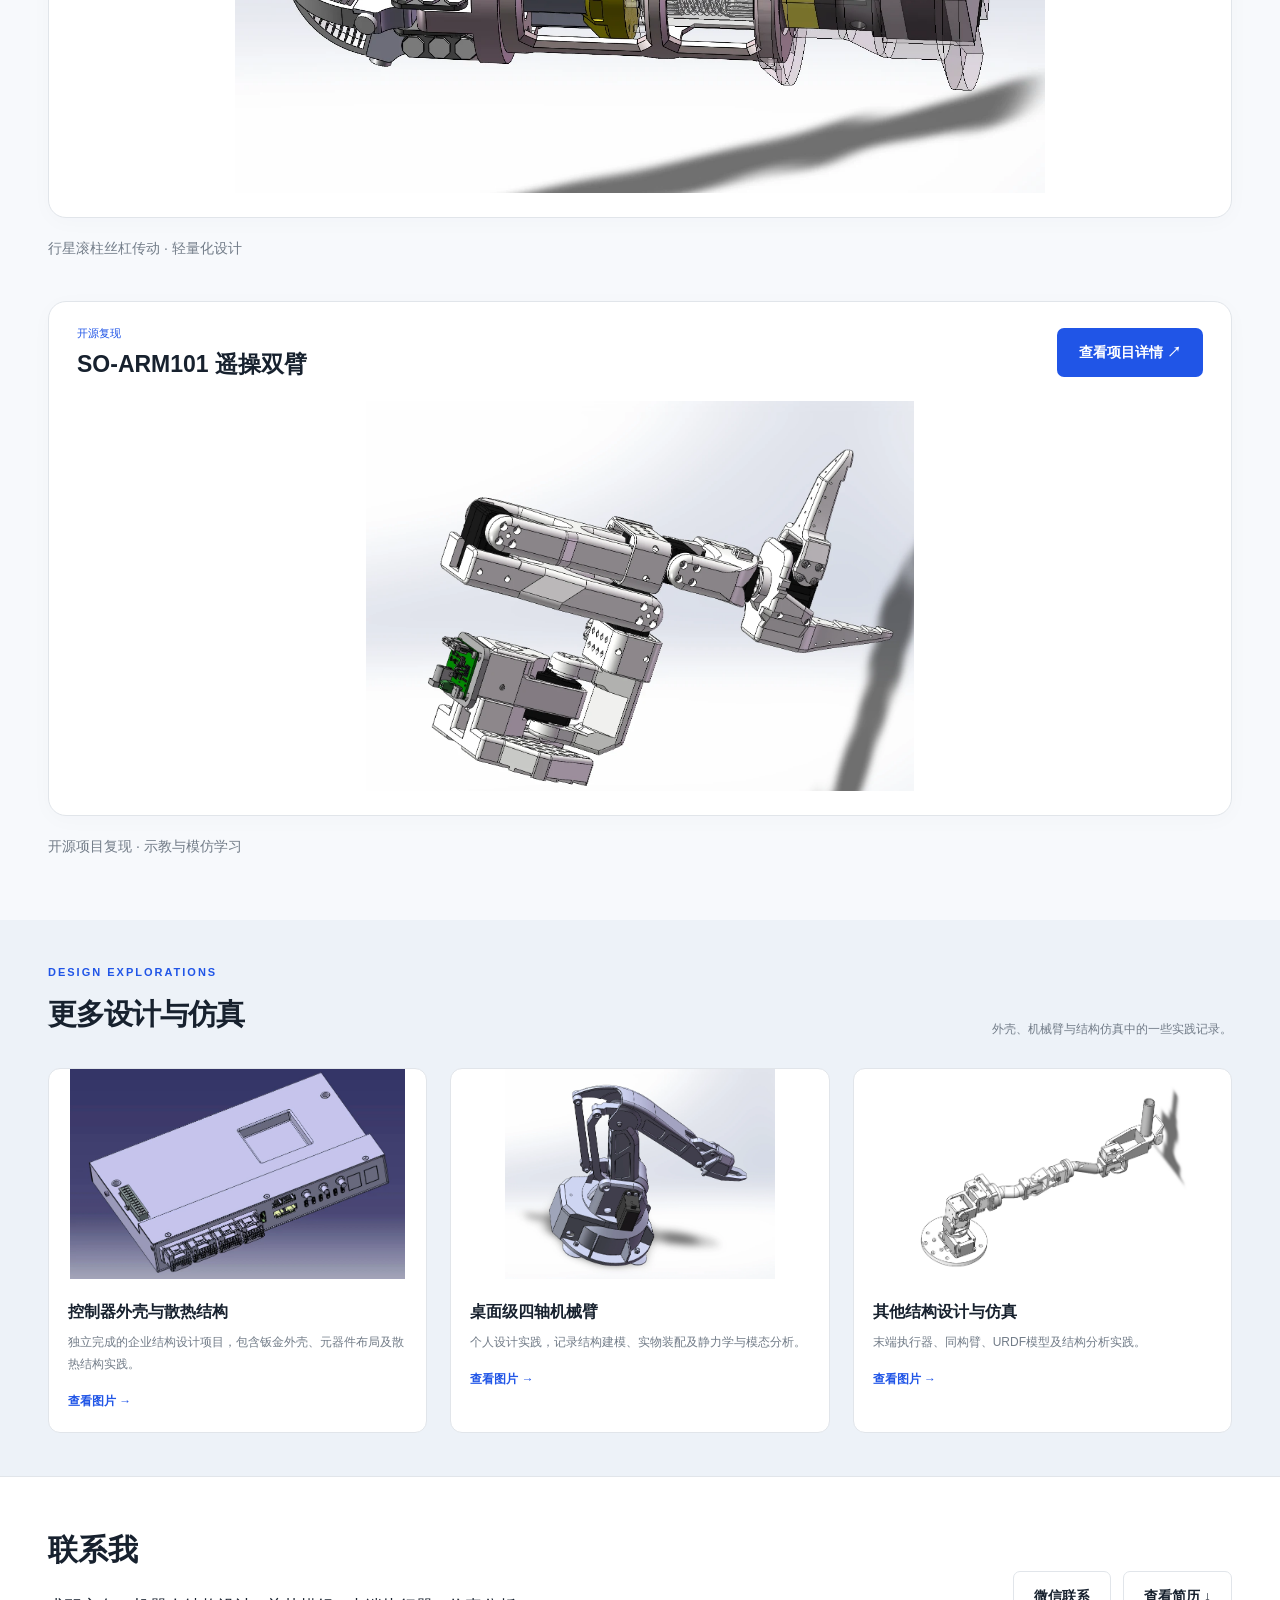
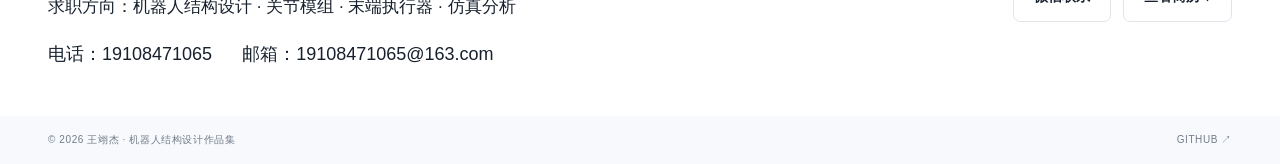
==== commit 47b0bb8f: "Improve project readability and balance biography columns" ====
--- a/about.html
+++ b/about.html
@@ -1 +1 @@
-<!doctype html><html lang="zh-CN"><head><meta charset="utf-8"><meta name="viewport" content="width=device-width, initial-scale=1"><meta name="description" content="王翊杰的机器人结构设计作品集。人形机器人充电仓、折叠腿、五指灵巧手、四足机器人与机械结构仿真实践。"><meta name="theme-color" content="#1b4de4"><title>王翊杰 · 机器人结构设计作品集</title><link rel="icon" href="favicon.svg"><link rel="stylesheet" href="style.css?v=20260915-browse16"><script defer src="media.js?v=20260915-browse16"></script><script defer src="data.js?v=20260915-browse16"></script><script defer src="app.js?v=20260915-browse16"></script></head><body><a class="skip" href="#main">跳转到内容</a><header id="header"></header><main id="main"></main><footer id="footer"></footer><dialog id="lightbox" aria-label="图片预览"><button class="close-dialog" aria-label="关闭图片预览">×</button><img alt=""><p></p></dialog><dialog id="wechat" aria-label="微信联系"><button class="close-dialog" aria-label="关闭微信二维码">×</button><h2>微信联系</h2><p>扫码添加，交流机器人结构设计。</p><img src="assets/wechat.webp" alt="王翊杰的微信二维码"></dialog></body></html>
+<!doctype html><html lang="zh-CN"><head><meta charset="utf-8"><meta name="viewport" content="width=device-width, initial-scale=1"><meta name="description" content="王翊杰的机器人结构设计作品集。人形机器人充电仓、折叠腿、五指灵巧手、四足机器人与机械结构仿真实践。"><meta name="theme-color" content="#1b4de4"><title>王翊杰 · 机器人结构设计作品集</title><link rel="icon" href="favicon.svg"><link rel="stylesheet" href="style.css?v=20260915-layout18"><script defer src="media.js?v=20260915-layout18"></script><script defer src="data.js?v=20260915-layout18"></script><script defer src="app.js?v=20260915-layout18"></script></head><body><a class="skip" href="#main">跳转到内容</a><header id="header"></header><main id="main"></main><footer id="footer"></footer><dialog id="lightbox" aria-label="图片预览"><button class="close-dialog" aria-label="关闭图片预览">×</button><img alt=""><p></p></dialog><dialog id="wechat" aria-label="微信联系"><button class="close-dialog" aria-label="关闭微信二维码">×</button><h2>微信联系</h2><p>扫码添加，交流机器人结构设计。</p><img src="assets/wechat.webp" alt="王翊杰的微信二维码"></dialog></body></html>
--- a/style.css
+++ b/style.css
@@ -53,3 +53,21 @@
 
 .records-toggle{display:none}.sidebar-records{scroll-margin-top:100px}.intro-actions{gap:10px}.intro-actions .button{gap:10px}
 @media(max-width:650px){.sidebar-records .cert-grid:not(.expanded)>figure:nth-child(n+3){display:none}.records-toggle{display:flex;width:100%;margin-top:18px}.intro-actions .button{padding:10px 14px}}
+/* Two-column project notes and balanced desktop biography. */
+.process{grid-template-columns:repeat(2,minmax(0,1fr));gap:32px 40px}
+.process h3{font-size:22px;line-height:1.5;margin:20px 0 12px}
+.process p,.project-heading>p,.extra-detail>p{font-size:17px;line-height:1.95;color:#526174}
+.project-meta{font-size:16px}.project-meta span,.metrics span{font-size:14px}
+.gallery figcaption,.video-gallery figcaption{font-size:14px;line-height:1.7}
+@media(min-width:651px){
+.about-main{grid-template-columns:minmax(0,1.4fr) minmax(0,1fr);column-gap:48px;align-items:stretch}
+.about-columns{align-self:stretch;display:flex;flex-direction:column;justify-content:space-between;padding-bottom:29px}
+.about-columns .honors-summary{margin-bottom:0}
+.about-sidebar{display:flex;flex-direction:column;height:100%}
+.sidebar-records{margin-top:auto;padding-top:30px}
+.sidebar-records .cert-grid{gap:16px}
+.sidebar-records .cert-grid button{height:210px}
+.sidebar-records .cert-grid figure:last-child{grid-column:1 / -1;width:65%;justify-self:center}
+}
+@media(min-width:651px) and (max-width:1000px){.about-main{column-gap:28px}.sidebar-records .cert-grid button{height:170px}}
+@media(max-width:650px){.process{grid-template-columns:1fr;gap:24px}.process h3{font-size:20px}.process p,.project-heading>p,.extra-detail>p{font-size:16px;line-height:1.9}}
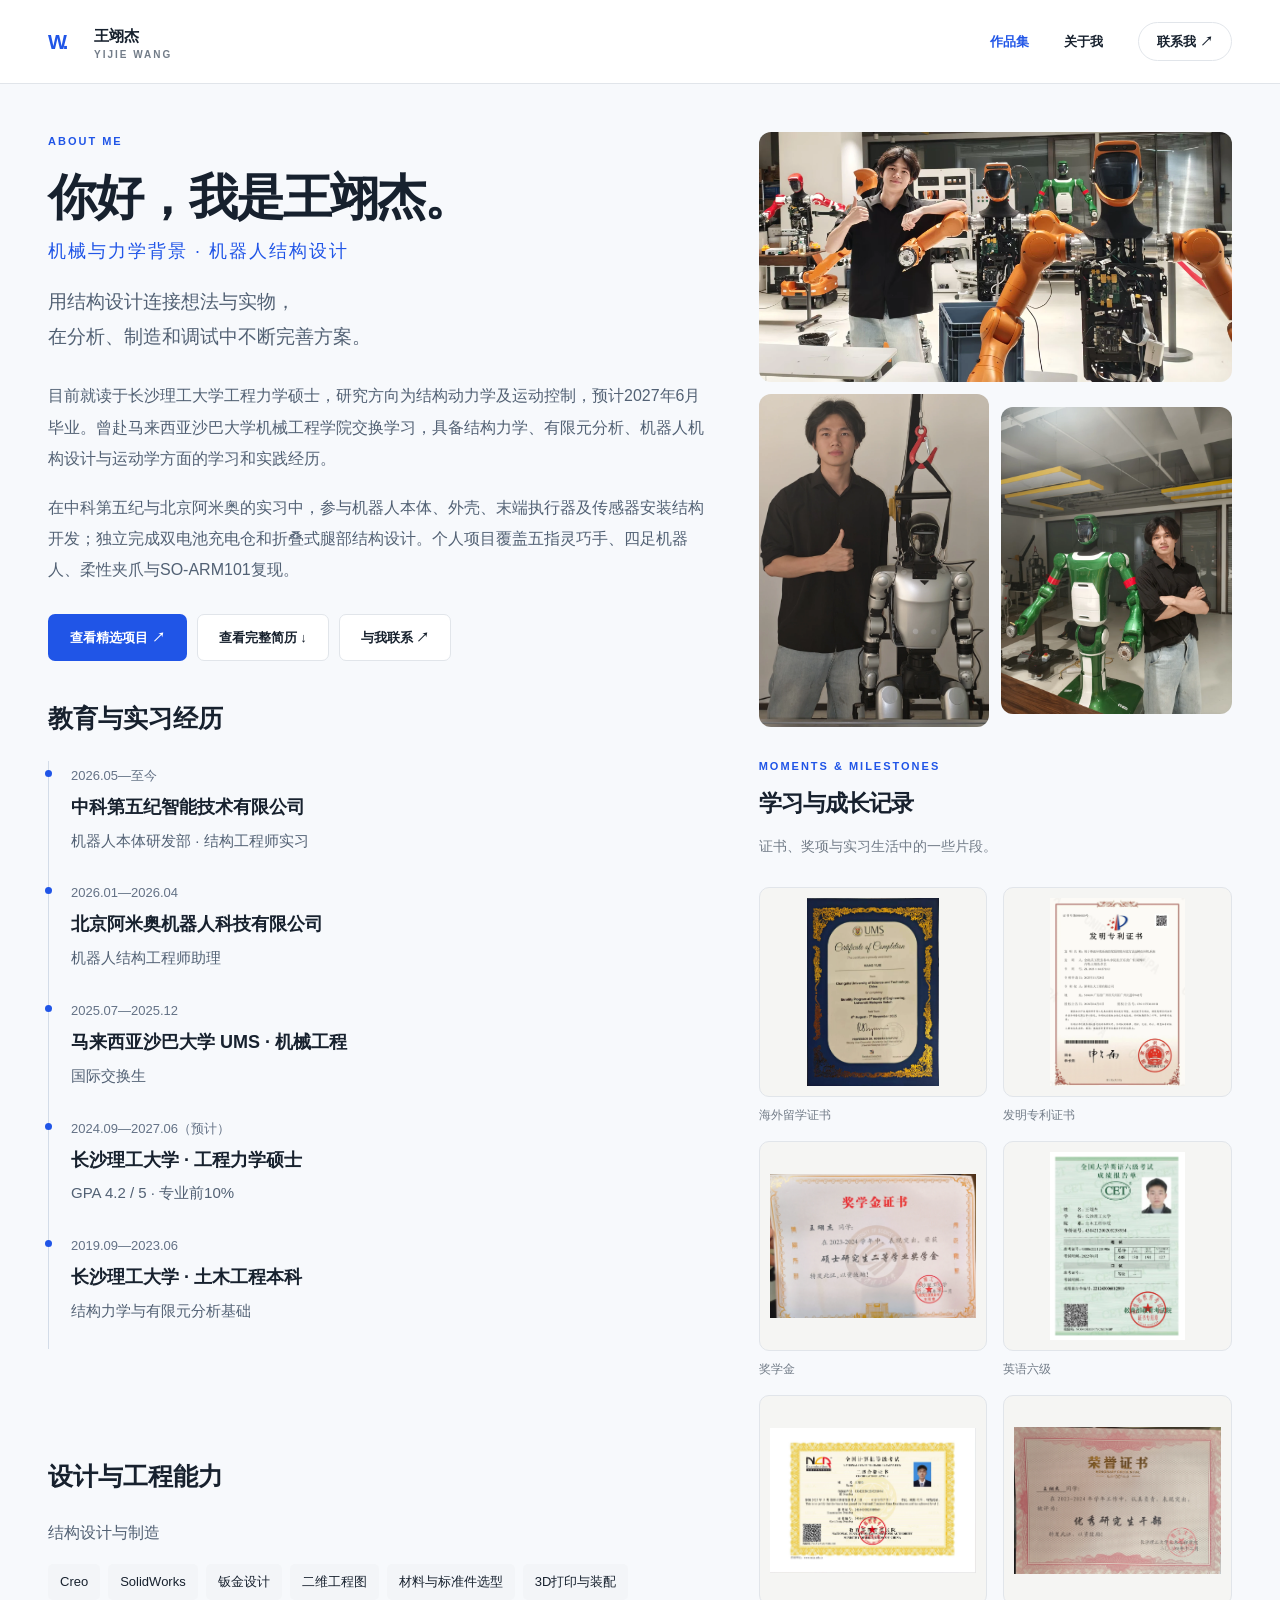
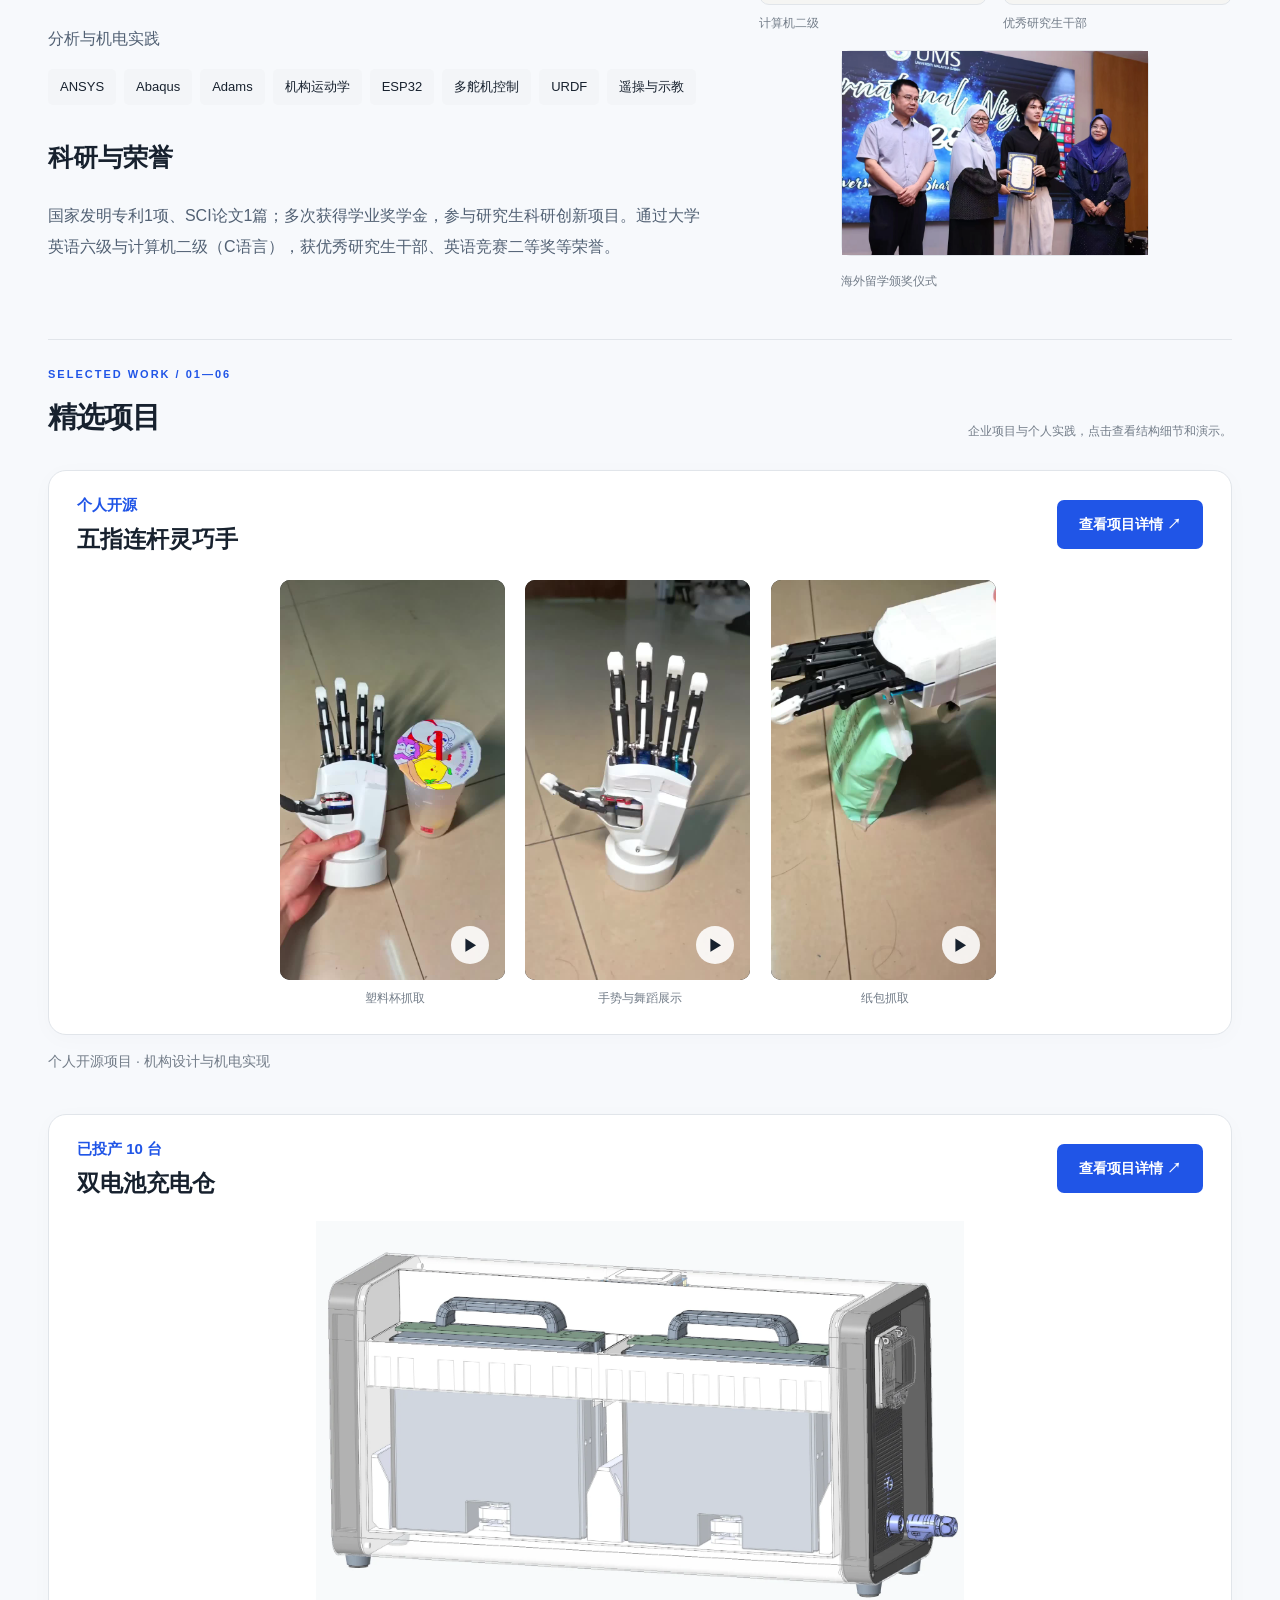
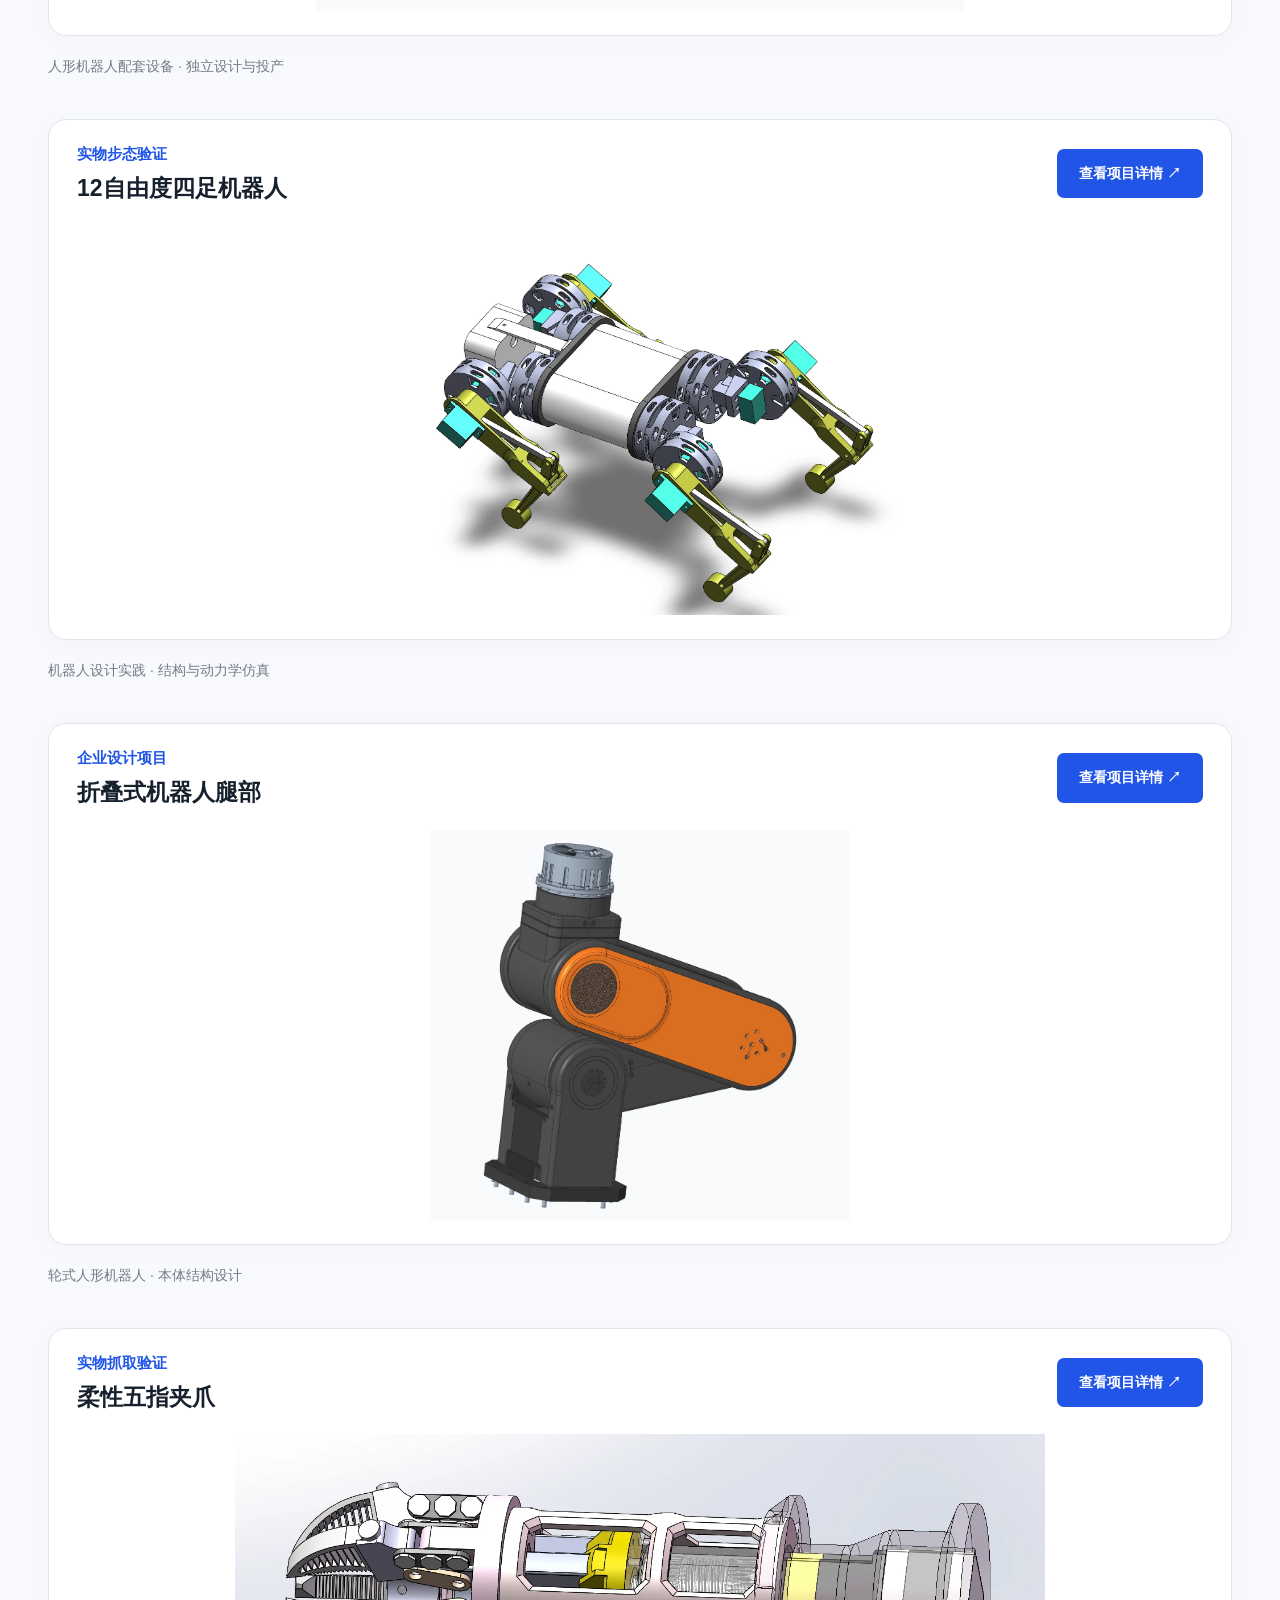
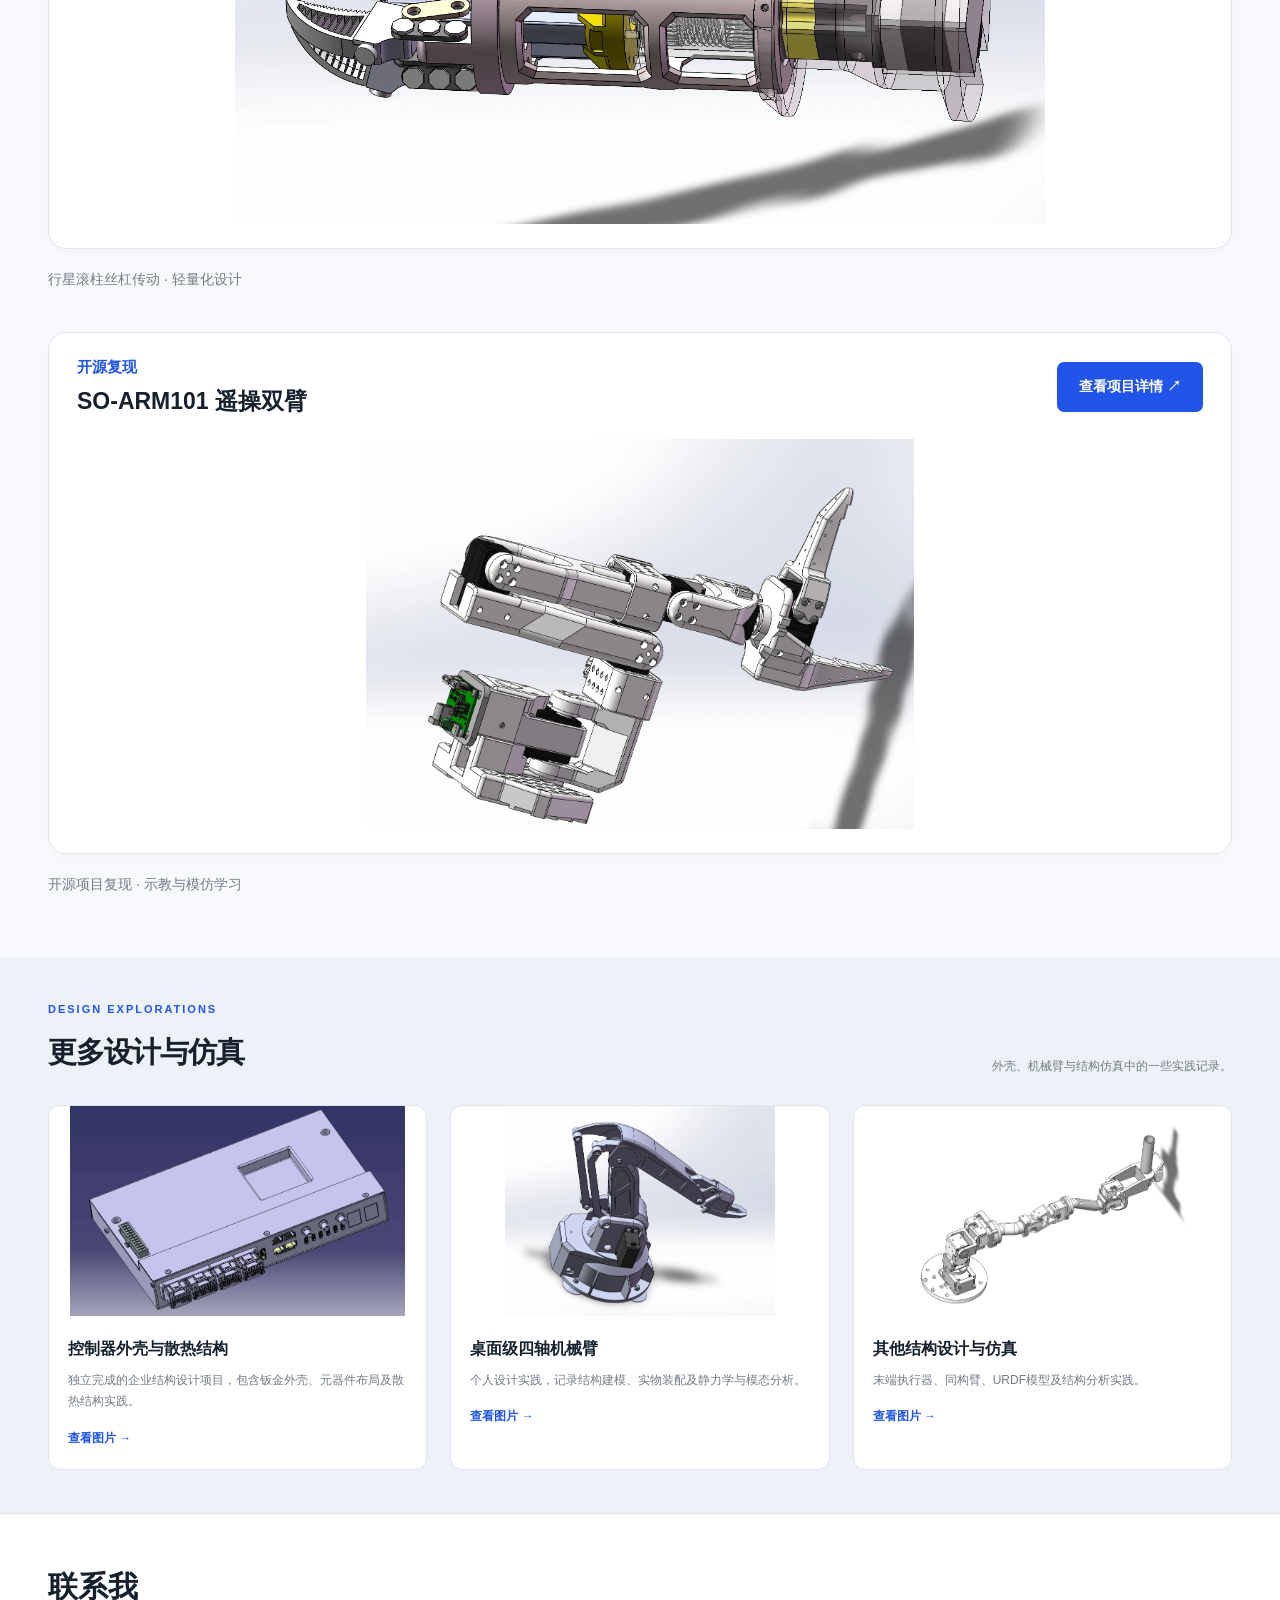
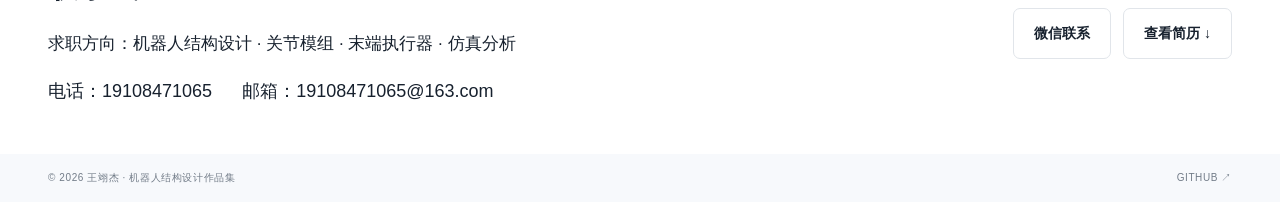
==== commit 7e6d4f76: "Increase project category label size" ====
--- a/about.html
+++ b/about.html
@@ -1 +1 @@
-<!doctype html><html lang="zh-CN"><head><meta charset="utf-8"><meta name="viewport" content="width=device-width, initial-scale=1"><meta name="description" content="王翊杰的机器人结构设计作品集。人形机器人充电仓、折叠腿、五指灵巧手、四足机器人与机械结构仿真实践。"><meta name="theme-color" content="#1b4de4"><title>王翊杰 · 机器人结构设计作品集</title><link rel="icon" href="favicon.svg"><link rel="stylesheet" href="style.css?v=20260915-layout18"><script defer src="media.js?v=20260915-layout18"></script><script defer src="data.js?v=20260915-layout18"></script><script defer src="app.js?v=20260915-layout18"></script></head><body><a class="skip" href="#main">跳转到内容</a><header id="header"></header><main id="main"></main><footer id="footer"></footer><dialog id="lightbox" aria-label="图片预览"><button class="close-dialog" aria-label="关闭图片预览">×</button><img alt=""><p></p></dialog><dialog id="wechat" aria-label="微信联系"><button class="close-dialog" aria-label="关闭微信二维码">×</button><h2>微信联系</h2><p>扫码添加，交流机器人结构设计。</p><img src="assets/wechat.webp" alt="王翊杰的微信二维码"></dialog></body></html>
+<!doctype html><html lang="zh-CN"><head><meta charset="utf-8"><meta name="viewport" content="width=device-width, initial-scale=1"><meta name="description" content="王翊杰的机器人结构设计作品集。人形机器人充电仓、折叠腿、五指灵巧手、四足机器人与机械结构仿真实践。"><meta name="theme-color" content="#1b4de4"><title>王翊杰 · 机器人结构设计作品集</title><link rel="icon" href="favicon.svg"><link rel="stylesheet" href="style.css?v=20260915-tags19"><script defer src="media.js?v=20260915-tags19"></script><script defer src="data.js?v=20260915-tags19"></script><script defer src="app.js?v=20260915-tags19"></script></head><body><a class="skip" href="#main">跳转到内容</a><header id="header"></header><main id="main"></main><footer id="footer"></footer><dialog id="lightbox" aria-label="图片预览"><button class="close-dialog" aria-label="关闭图片预览">×</button><img alt=""><p></p></dialog><dialog id="wechat" aria-label="微信联系"><button class="close-dialog" aria-label="关闭微信二维码">×</button><h2>微信联系</h2><p>扫码添加，交流机器人结构设计。</p><img src="assets/wechat.webp" alt="王翊杰的微信二维码"></dialog></body></html>
--- a/style.css
+++ b/style.css
@@ -71,3 +71,5 @@
 }
 @media(min-width:651px) and (max-width:1000px){.about-main{column-gap:28px}.sidebar-records .cert-grid button{height:170px}}
 @media(max-width:650px){.process{grid-template-columns:1fr;gap:24px}.process h3{font-size:20px}.process p,.project-heading>p,.extra-detail>p{font-size:16px;line-height:1.9}}
+.project-grid .card-heading .project-kind{font-size:15px;font-weight:600;line-height:1.6;margin-bottom:6px}
+@media(max-width:650px){.project-grid .card-heading .project-kind{font-size:13px}}
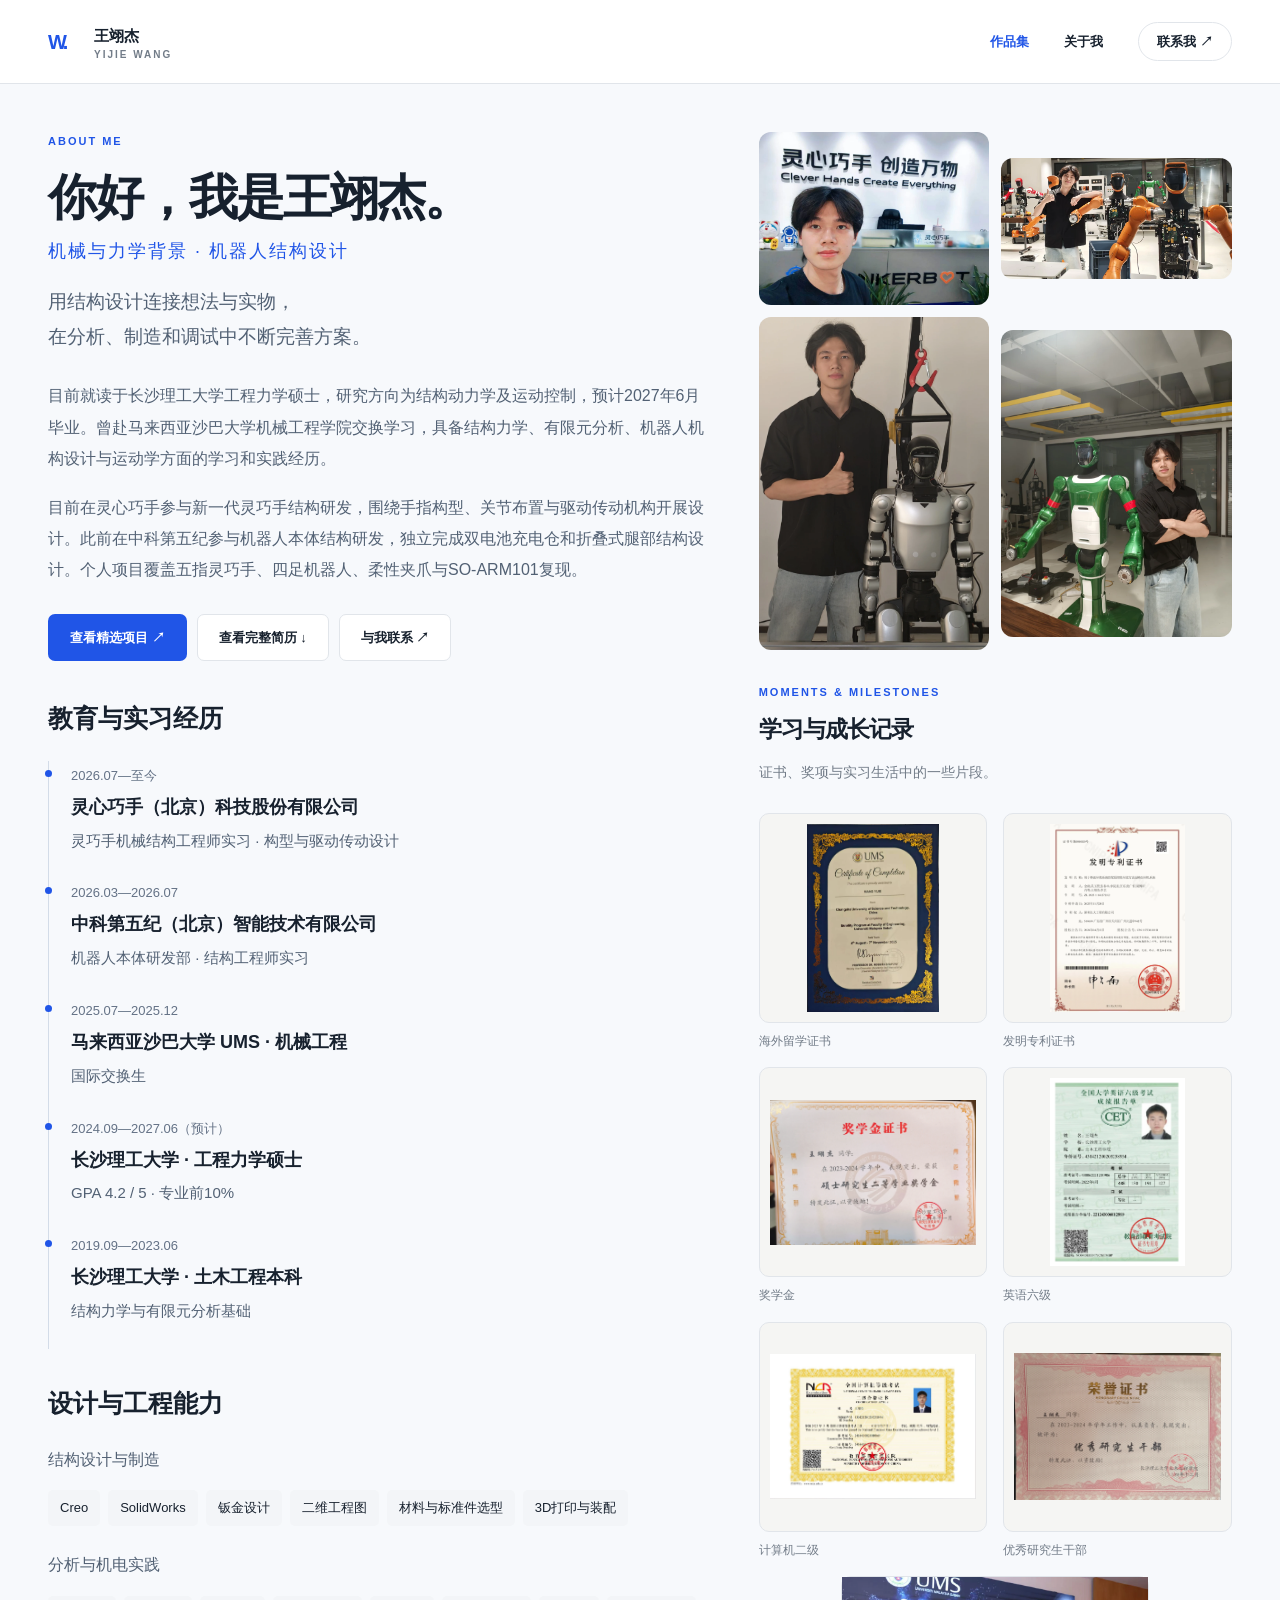
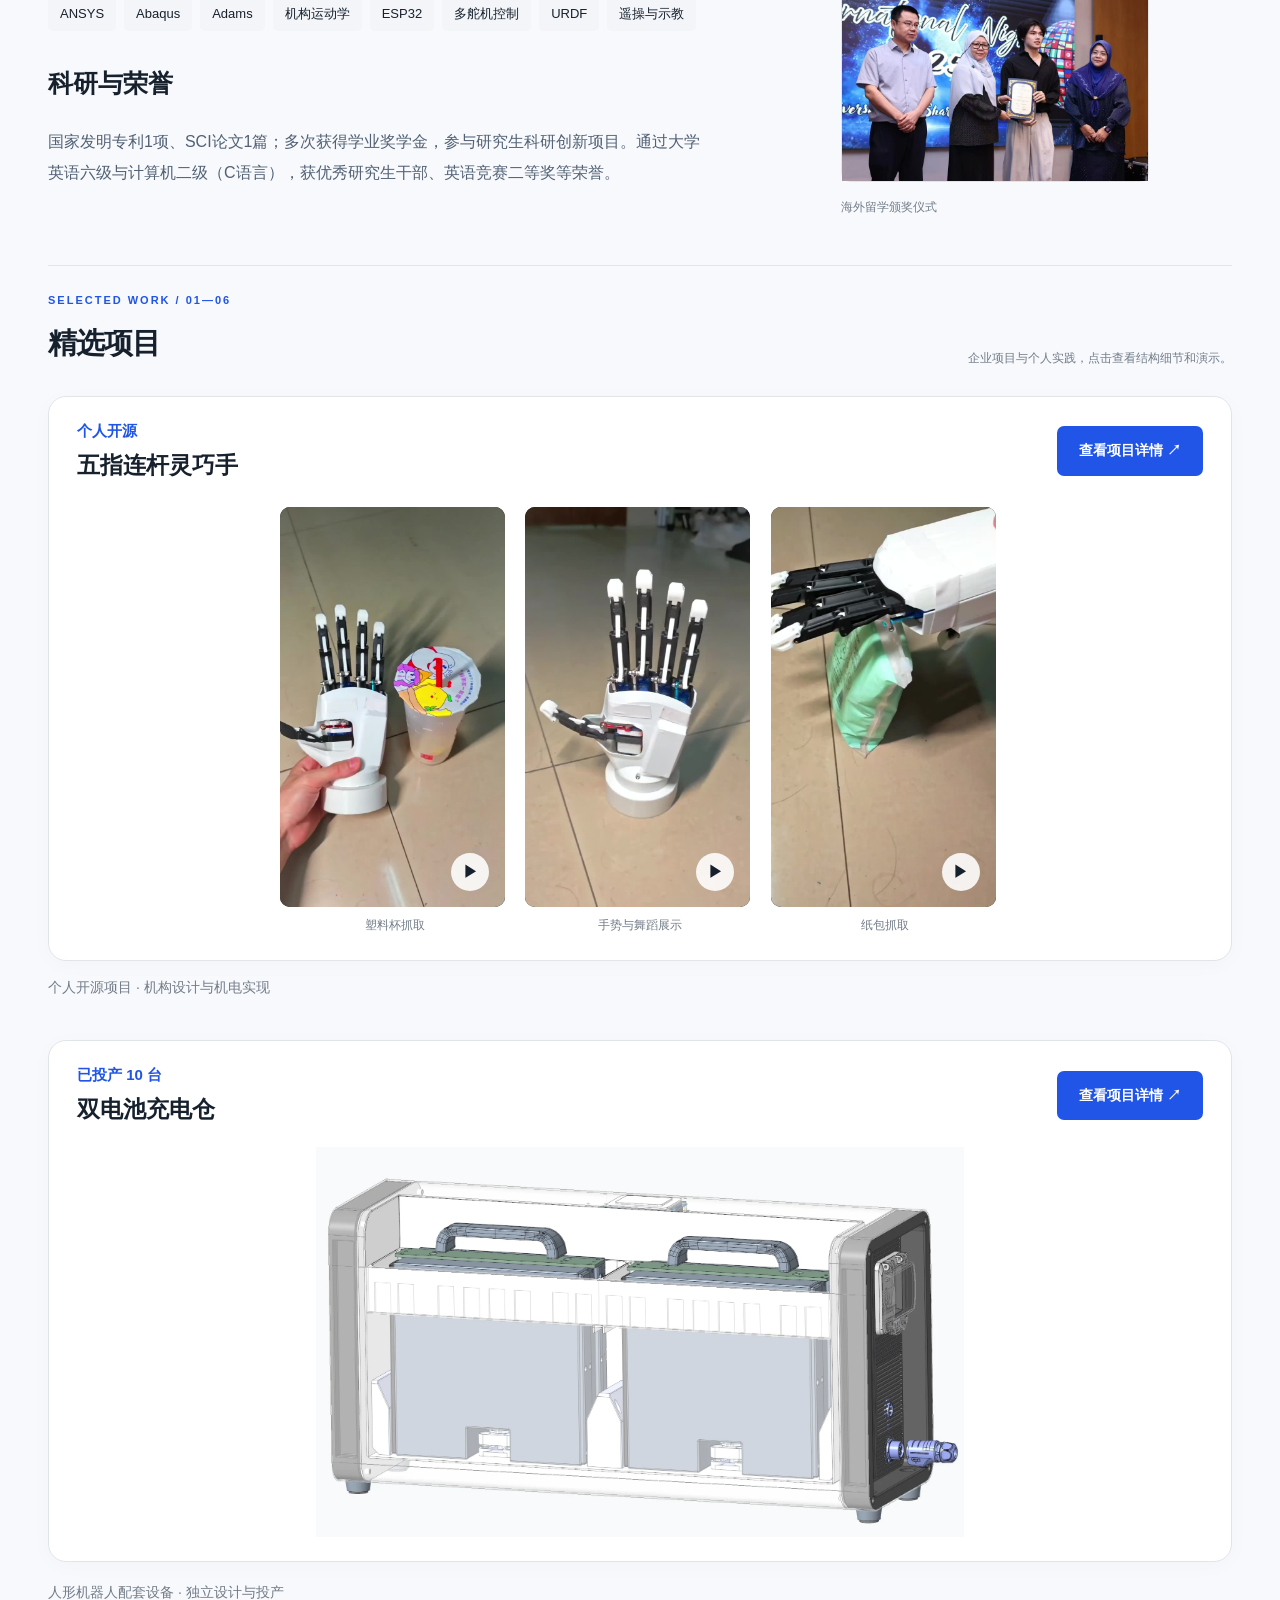
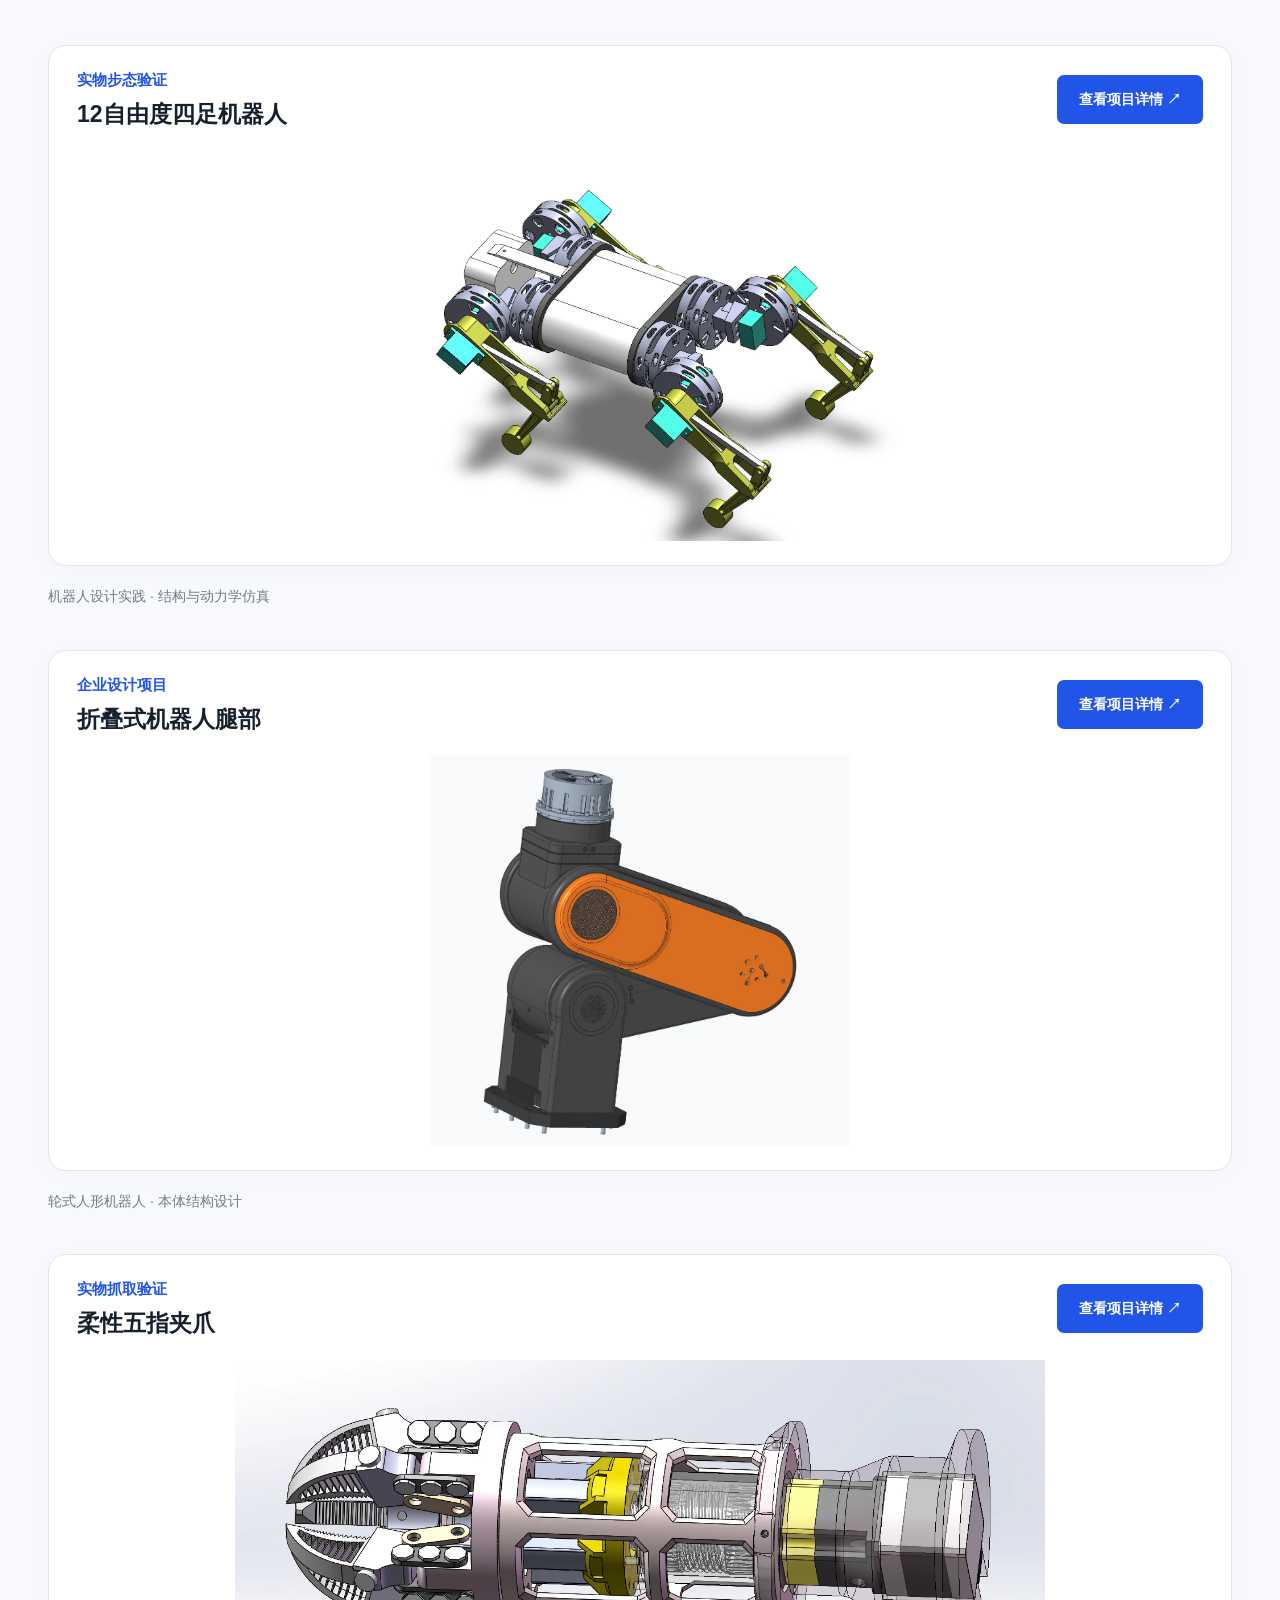
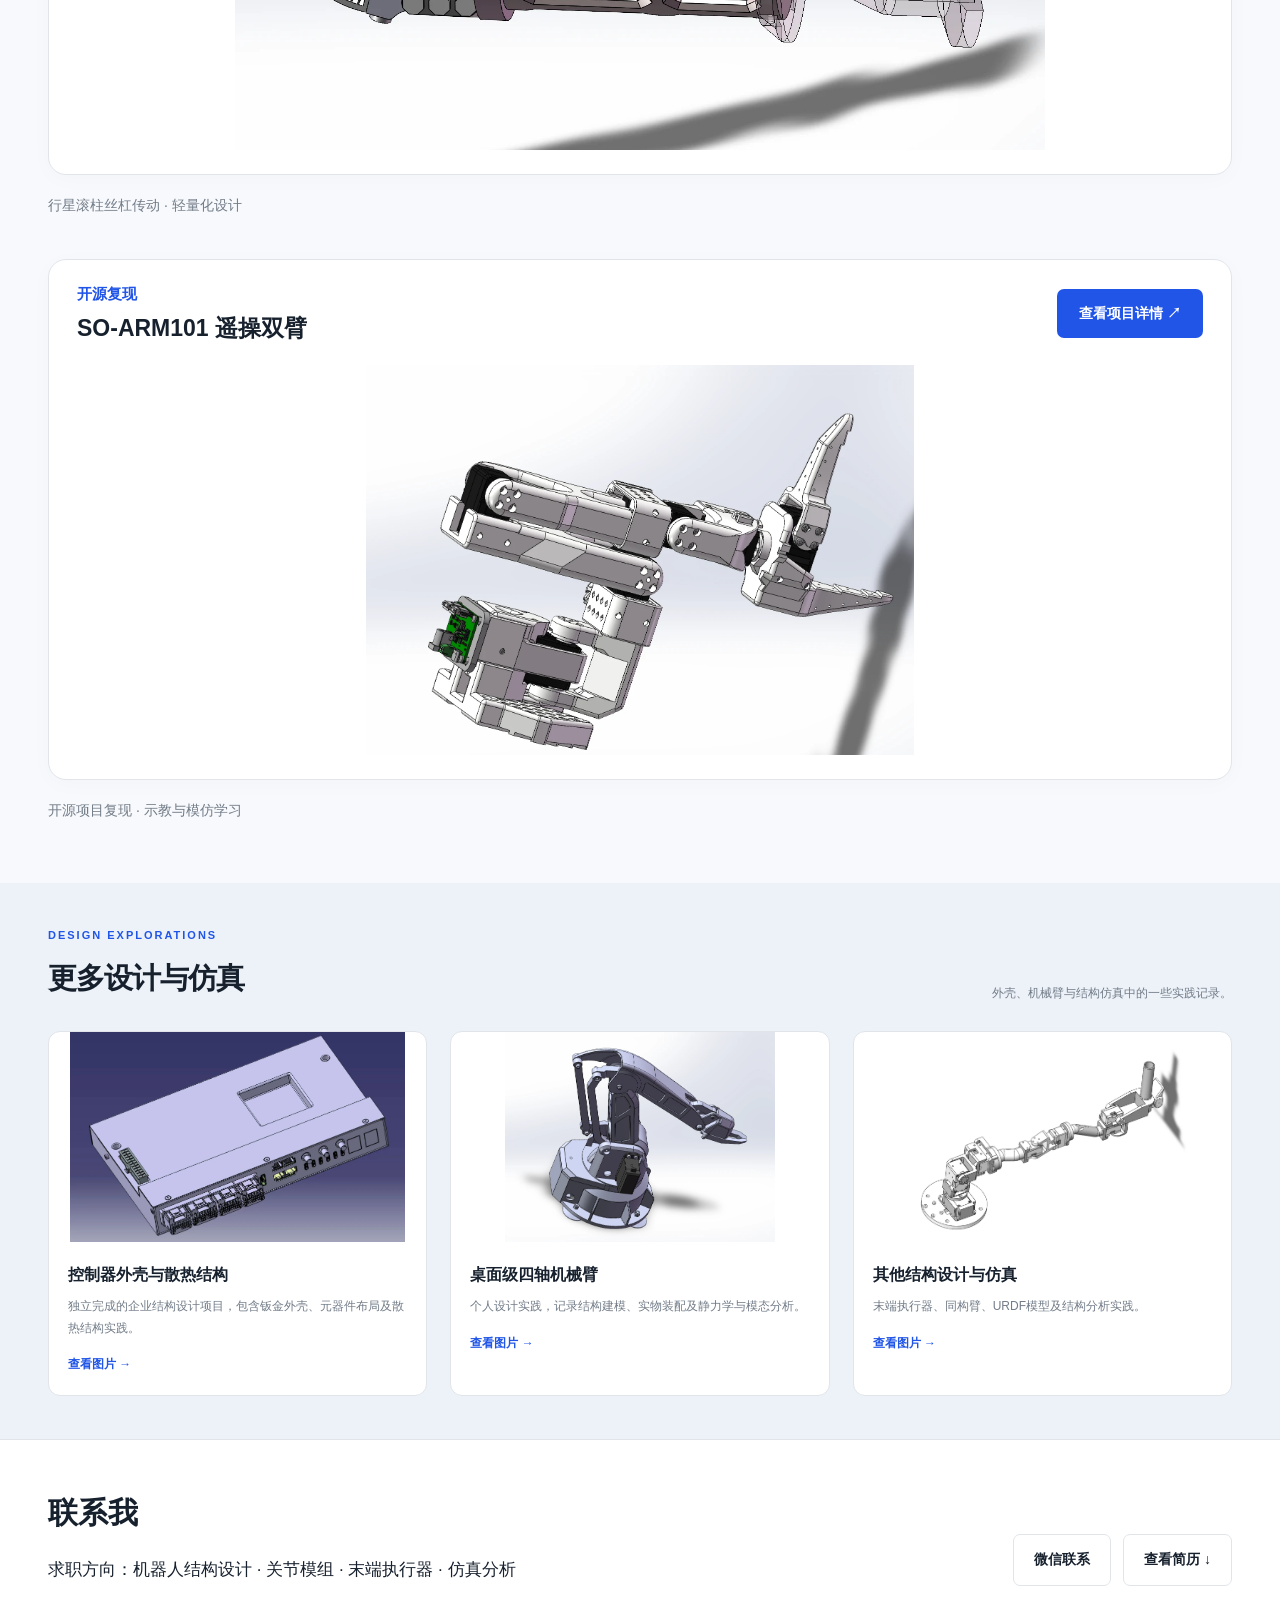
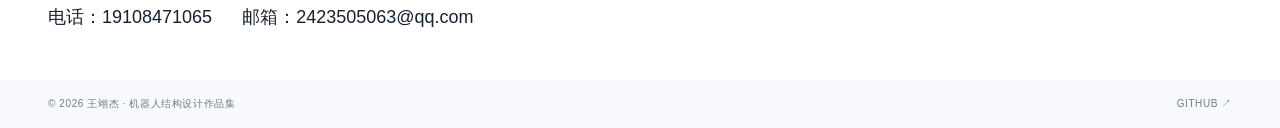
==== commit ba85b02a: "Update internships, photos, dates and resume" ====
--- a/about.html
+++ b/about.html
@@ -1 +1 @@
-<!doctype html><html lang="zh-CN"><head><meta charset="utf-8"><meta name="viewport" content="width=device-width, initial-scale=1"><meta name="description" content="王翊杰的机器人结构设计作品集。人形机器人充电仓、折叠腿、五指灵巧手、四足机器人与机械结构仿真实践。"><meta name="theme-color" content="#1b4de4"><title>王翊杰 · 机器人结构设计作品集</title><link rel="icon" href="favicon.svg"><link rel="stylesheet" href="style.css?v=20260915-tags19"><script defer src="media.js?v=20260915-tags19"></script><script defer src="data.js?v=20260915-tags19"></script><script defer src="app.js?v=20260915-tags19"></script></head><body><a class="skip" href="#main">跳转到内容</a><header id="header"></header><main id="main"></main><footer id="footer"></footer><dialog id="lightbox" aria-label="图片预览"><button class="close-dialog" aria-label="关闭图片预览">×</button><img alt=""><p></p></dialog><dialog id="wechat" aria-label="微信联系"><button class="close-dialog" aria-label="关闭微信二维码">×</button><h2>微信联系</h2><p>扫码添加，交流机器人结构设计。</p><img src="assets/wechat.webp" alt="王翊杰的微信二维码"></dialog></body></html>
+<!doctype html><html lang="zh-CN"><head><meta charset="utf-8"><meta name="viewport" content="width=device-width, initial-scale=1"><meta name="description" content="王翊杰的机器人结构设计作品集。人形机器人充电仓、折叠腿、五指灵巧手、四足机器人与机械结构仿真实践。"><meta name="theme-color" content="#1b4de4"><title>王翊杰 · 机器人结构设计作品集</title><link rel="icon" href="favicon.svg"><link rel="stylesheet" href="style.css?v=20260924-internships"><script defer src="media.js?v=20260924-internships"></script><script defer src="data.js?v=20260924-internships"></script><script defer src="app.js?v=20260924-internships"></script></head><body><a class="skip" href="#main">跳转到内容</a><header id="header"></header><main id="main"></main><footer id="footer"></footer><dialog id="lightbox" aria-label="图片预览"><button class="close-dialog" aria-label="关闭图片预览">×</button><img alt=""><p></p></dialog><dialog id="wechat" aria-label="微信联系"><button class="close-dialog" aria-label="关闭微信二维码">×</button><h2>微信联系</h2><p>扫码添加，交流机器人结构设计。</p><img src="assets/wechat.webp" alt="王翊杰的微信二维码"></dialog></body></html>
--- a/style.css
+++ b/style.css
@@ -73,3 +73,7 @@
 @media(max-width:650px){.process{grid-template-columns:1fr;gap:24px}.process h3{font-size:20px}.process p,.project-heading>p,.extra-detail>p{font-size:16px;line-height:1.9}}
 .project-grid .card-heading .project-kind{font-size:15px;font-weight:600;line-height:1.6;margin-bottom:6px}
 @media(max-width:650px){.project-grid .card-heading .project-kind{font-size:13px}}
+
+/* Internship photos: four balanced tiles. */
+.about-sidebar .photo-collage button:first-child{grid-column:auto}
+.about-sidebar .photo-collage{align-items:center}
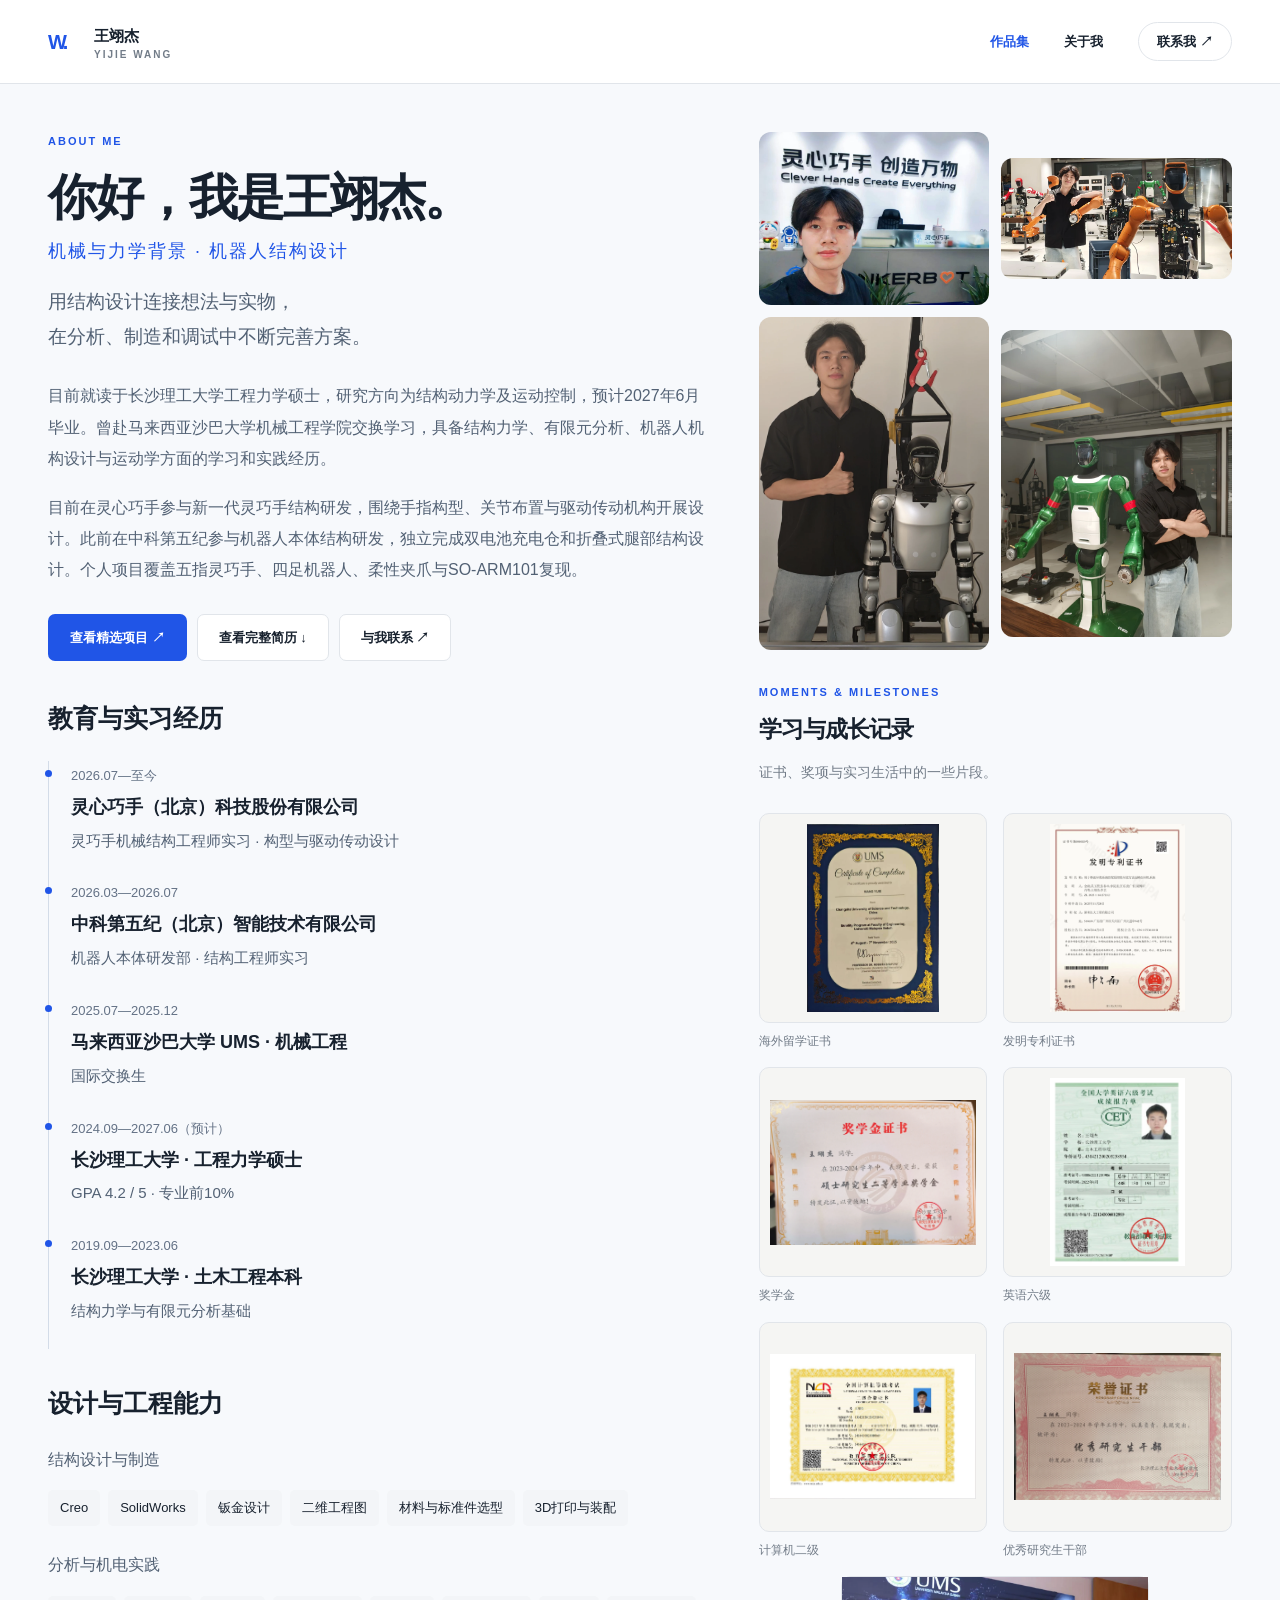
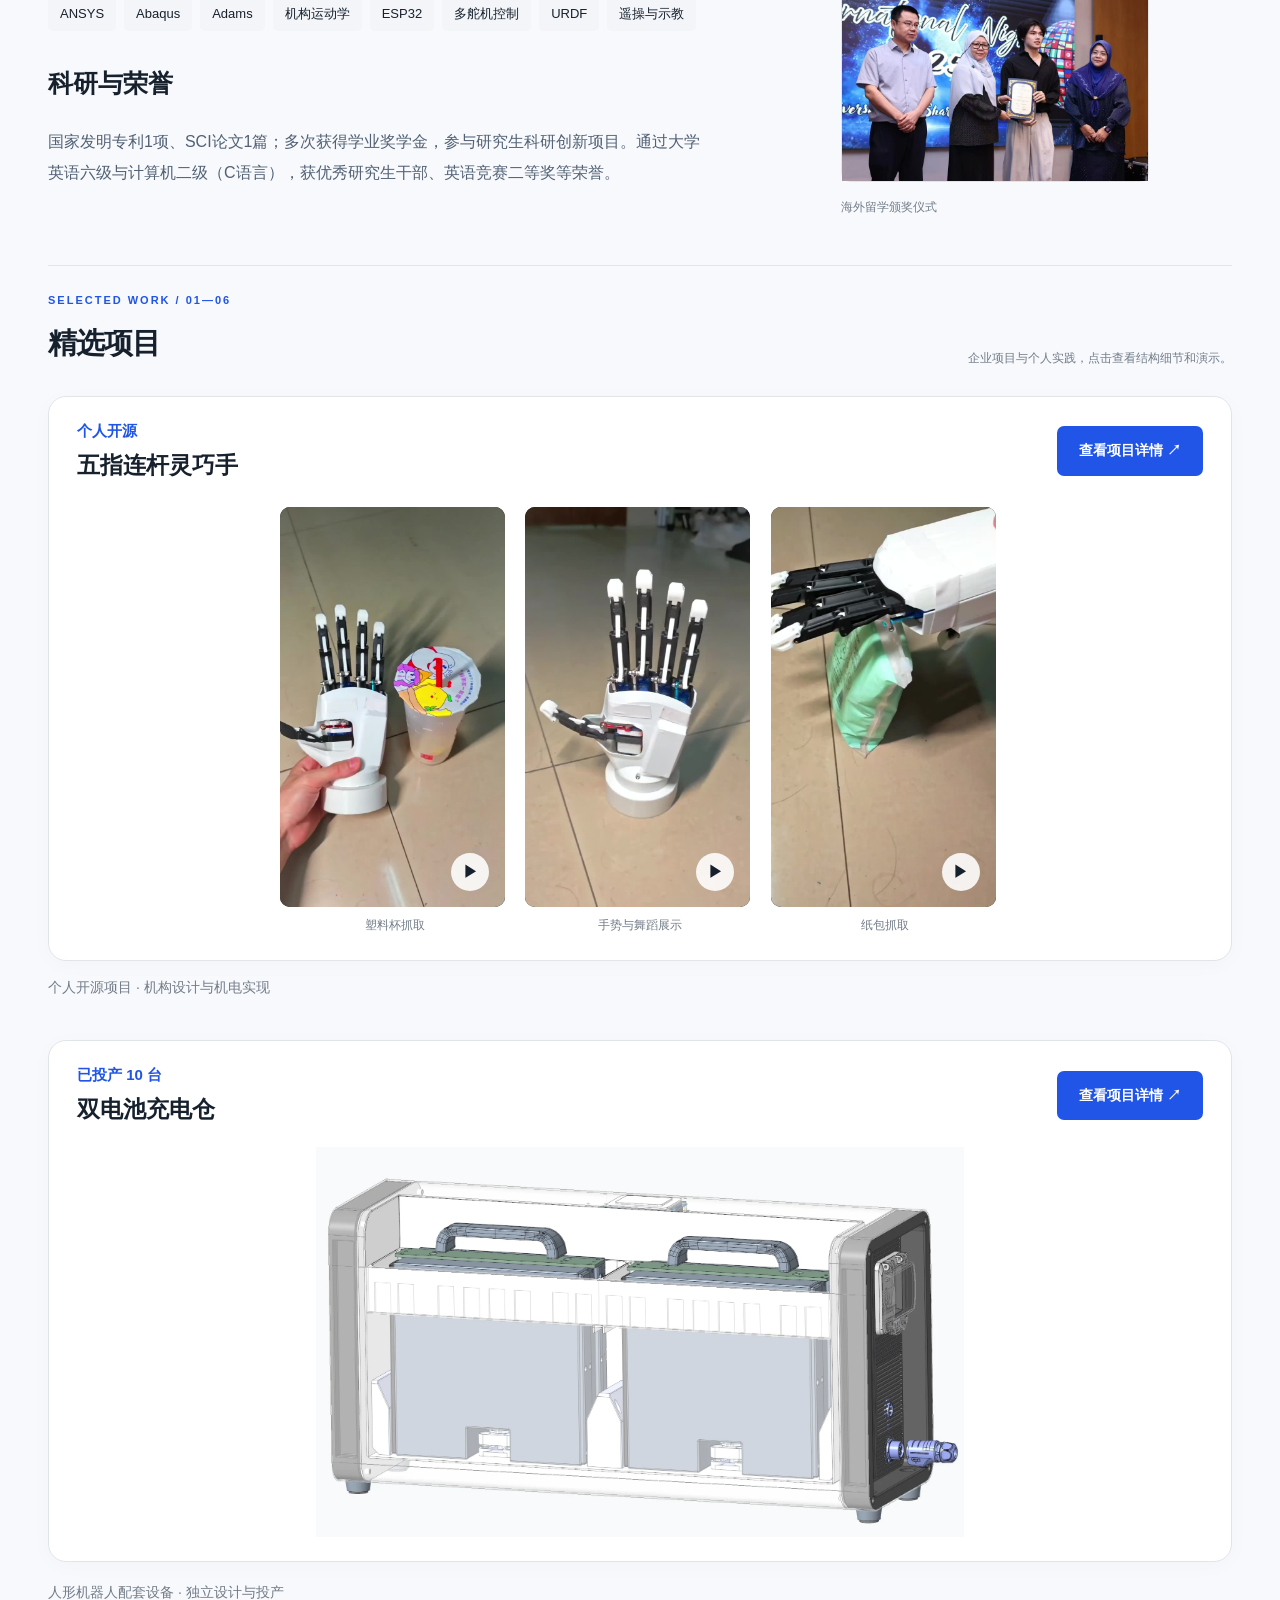
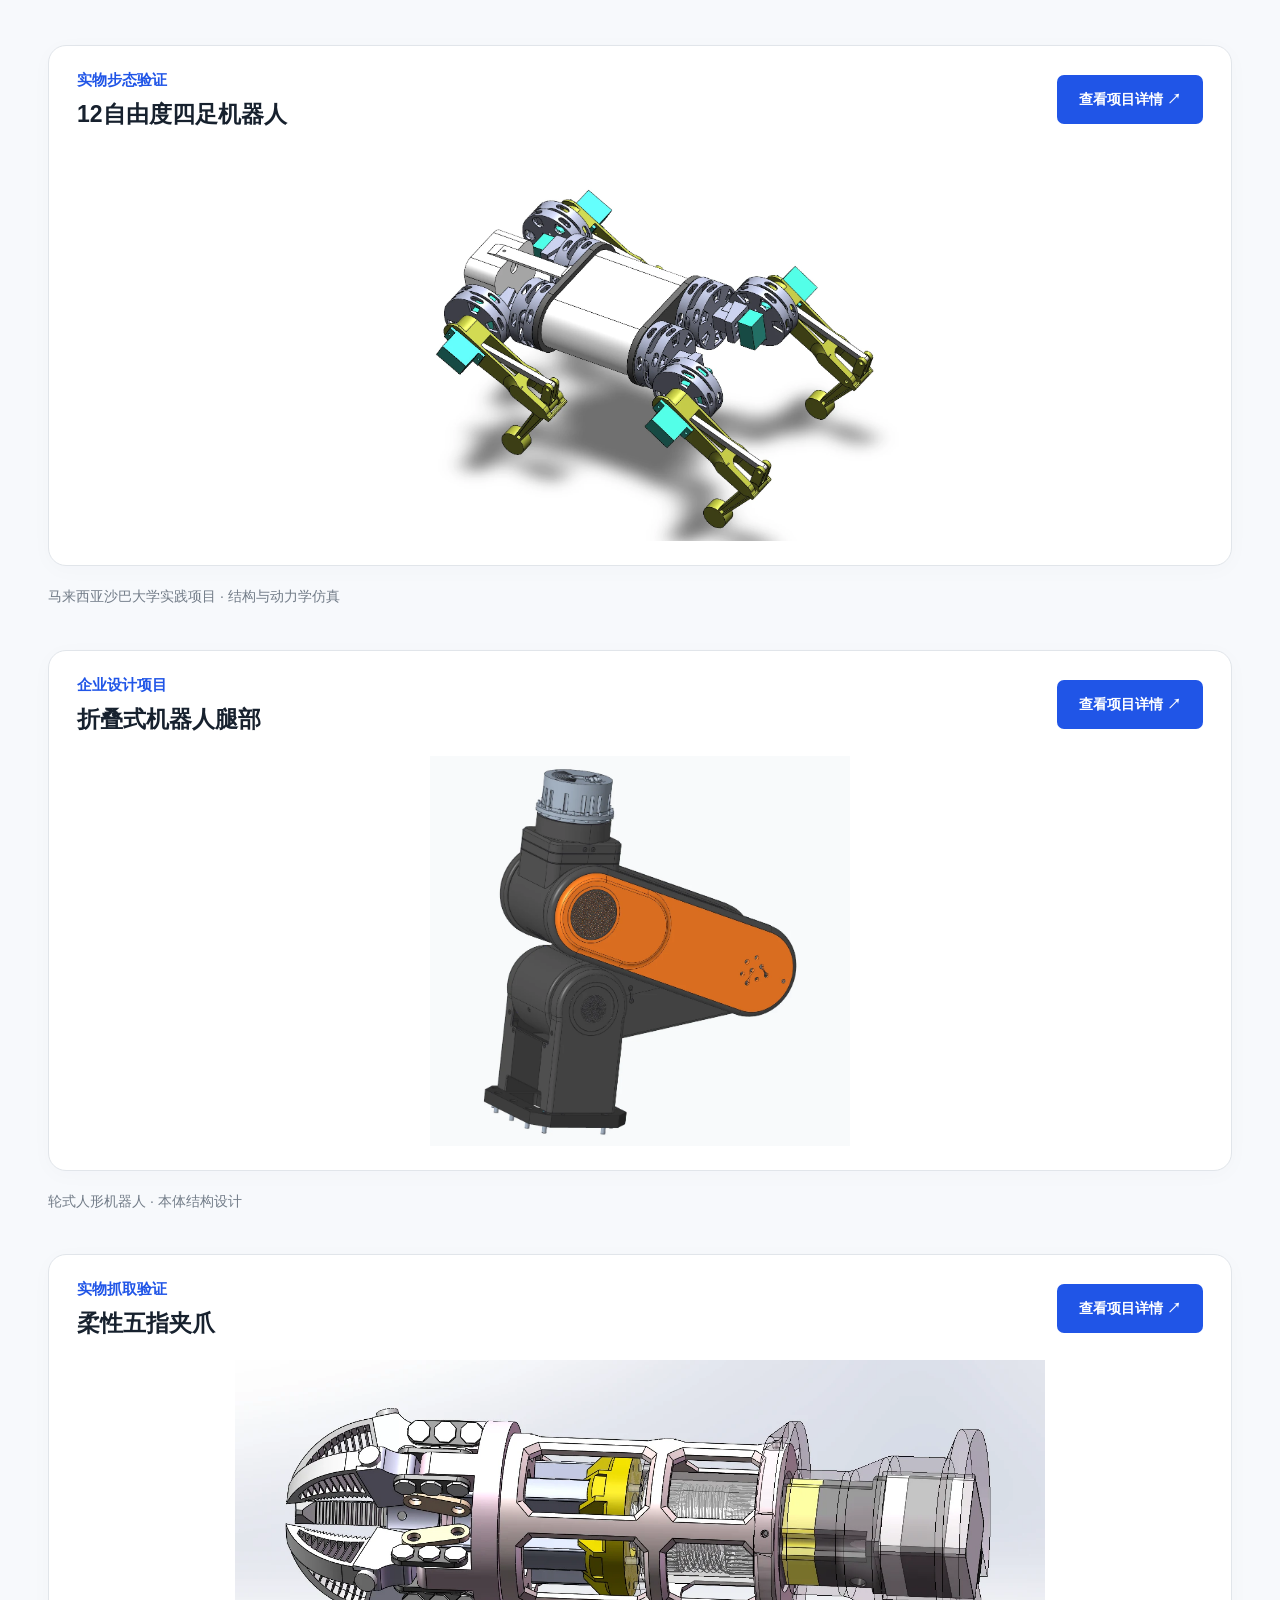
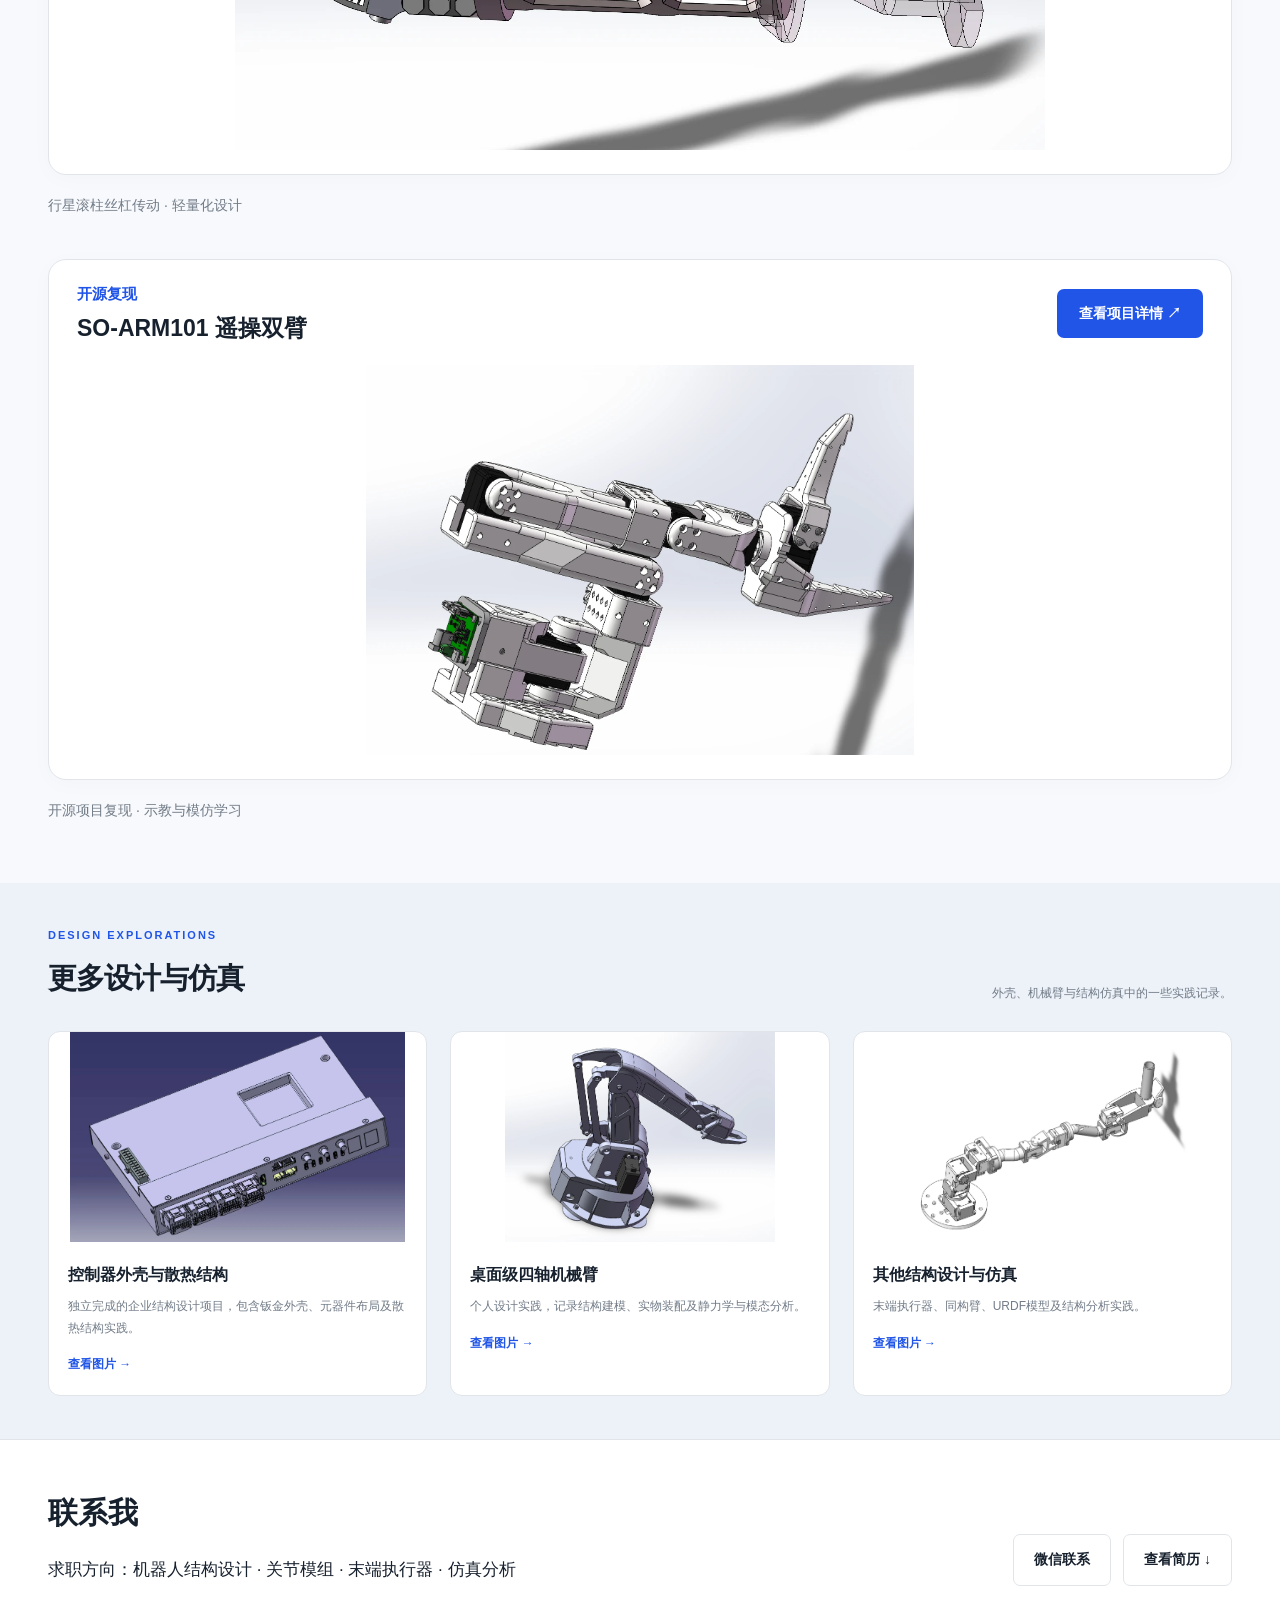
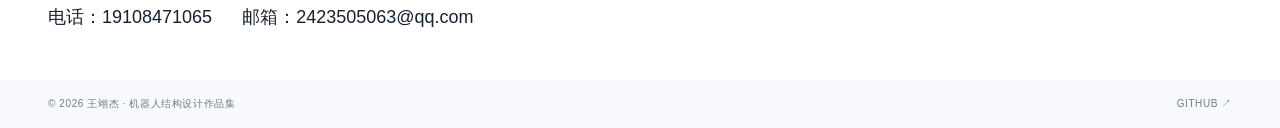
==== commit b07c6cd2: "Align portfolio metadata and navigation with resume" ====
--- a/about.html
+++ b/about.html
@@ -1 +1 @@
-<!doctype html><html lang="zh-CN"><head><meta charset="utf-8"><meta name="viewport" content="width=device-width, initial-scale=1"><meta name="description" content="王翊杰的机器人结构设计作品集。人形机器人充电仓、折叠腿、五指灵巧手、四足机器人与机械结构仿真实践。"><meta name="theme-color" content="#1b4de4"><title>王翊杰 · 机器人结构设计作品集</title><link rel="icon" href="favicon.svg"><link rel="stylesheet" href="style.css?v=20260924-internships"><script defer src="media.js?v=20260924-internships"></script><script defer src="data.js?v=20260924-internships"></script><script defer src="app.js?v=20260924-internships"></script></head><body><a class="skip" href="#main">跳转到内容</a><header id="header"></header><main id="main"></main><footer id="footer"></footer><dialog id="lightbox" aria-label="图片预览"><button class="close-dialog" aria-label="关闭图片预览">×</button><img alt=""><p></p></dialog><dialog id="wechat" aria-label="微信联系"><button class="close-dialog" aria-label="关闭微信二维码">×</button><h2>微信联系</h2><p>扫码添加，交流机器人结构设计。</p><img src="assets/wechat.webp" alt="王翊杰的微信二维码"></dialog></body></html>
+<!doctype html><html lang="zh-CN"><head><meta charset="utf-8"><meta name="viewport" content="width=device-width, initial-scale=1"><meta name="description" content="王翊杰的机器人结构设计作品集。人形机器人充电仓、折叠腿、五指灵巧手、四足机器人与机械结构仿真实践。"><meta name="theme-color" content="#1b4de4"><title>王翊杰 · 机器人结构设计作品集</title><link rel="icon" href="favicon.svg"><link rel="stylesheet" href="style.css?v=20260924-sync"><script defer src="media.js?v=20260924-sync"></script><script defer src="data.js?v=20260924-sync"></script><script defer src="app.js?v=20260924-sync"></script></head><body><a class="skip" href="#main">跳转到内容</a><header id="header"></header><main id="main"></main><footer id="footer"></footer><dialog id="lightbox" aria-label="图片预览"><button class="close-dialog" aria-label="关闭图片预览">×</button><img alt=""><p></p></dialog><dialog id="wechat" aria-label="微信联系"><button class="close-dialog" aria-label="关闭微信二维码">×</button><h2>微信联系</h2><p>扫码添加，交流机器人结构设计。</p><img src="assets/wechat.webp" alt="王翊杰的微信二维码"></dialog></body></html>
--- a/style.css
+++ b/style.css
@@ -77,3 +77,8 @@
 /* Internship photos: four balanced tiles. */
 .about-sidebar .photo-collage button:first-child{grid-column:auto}
 .about-sidebar .photo-collage{align-items:center}
+
+.metrics.metrics-four{grid-template-columns:repeat(4,minmax(0,1fr))}
+@media(max-width:650px){.metrics.metrics-four{grid-template-columns:repeat(2,minmax(0,1fr));row-gap:20px}.metrics-four div:nth-child(2){border-right:0}.metrics-four div:nth-child(3){padding-left:0}}
+
+.process>article:last-child:nth-child(odd){grid-column:1 / -1}
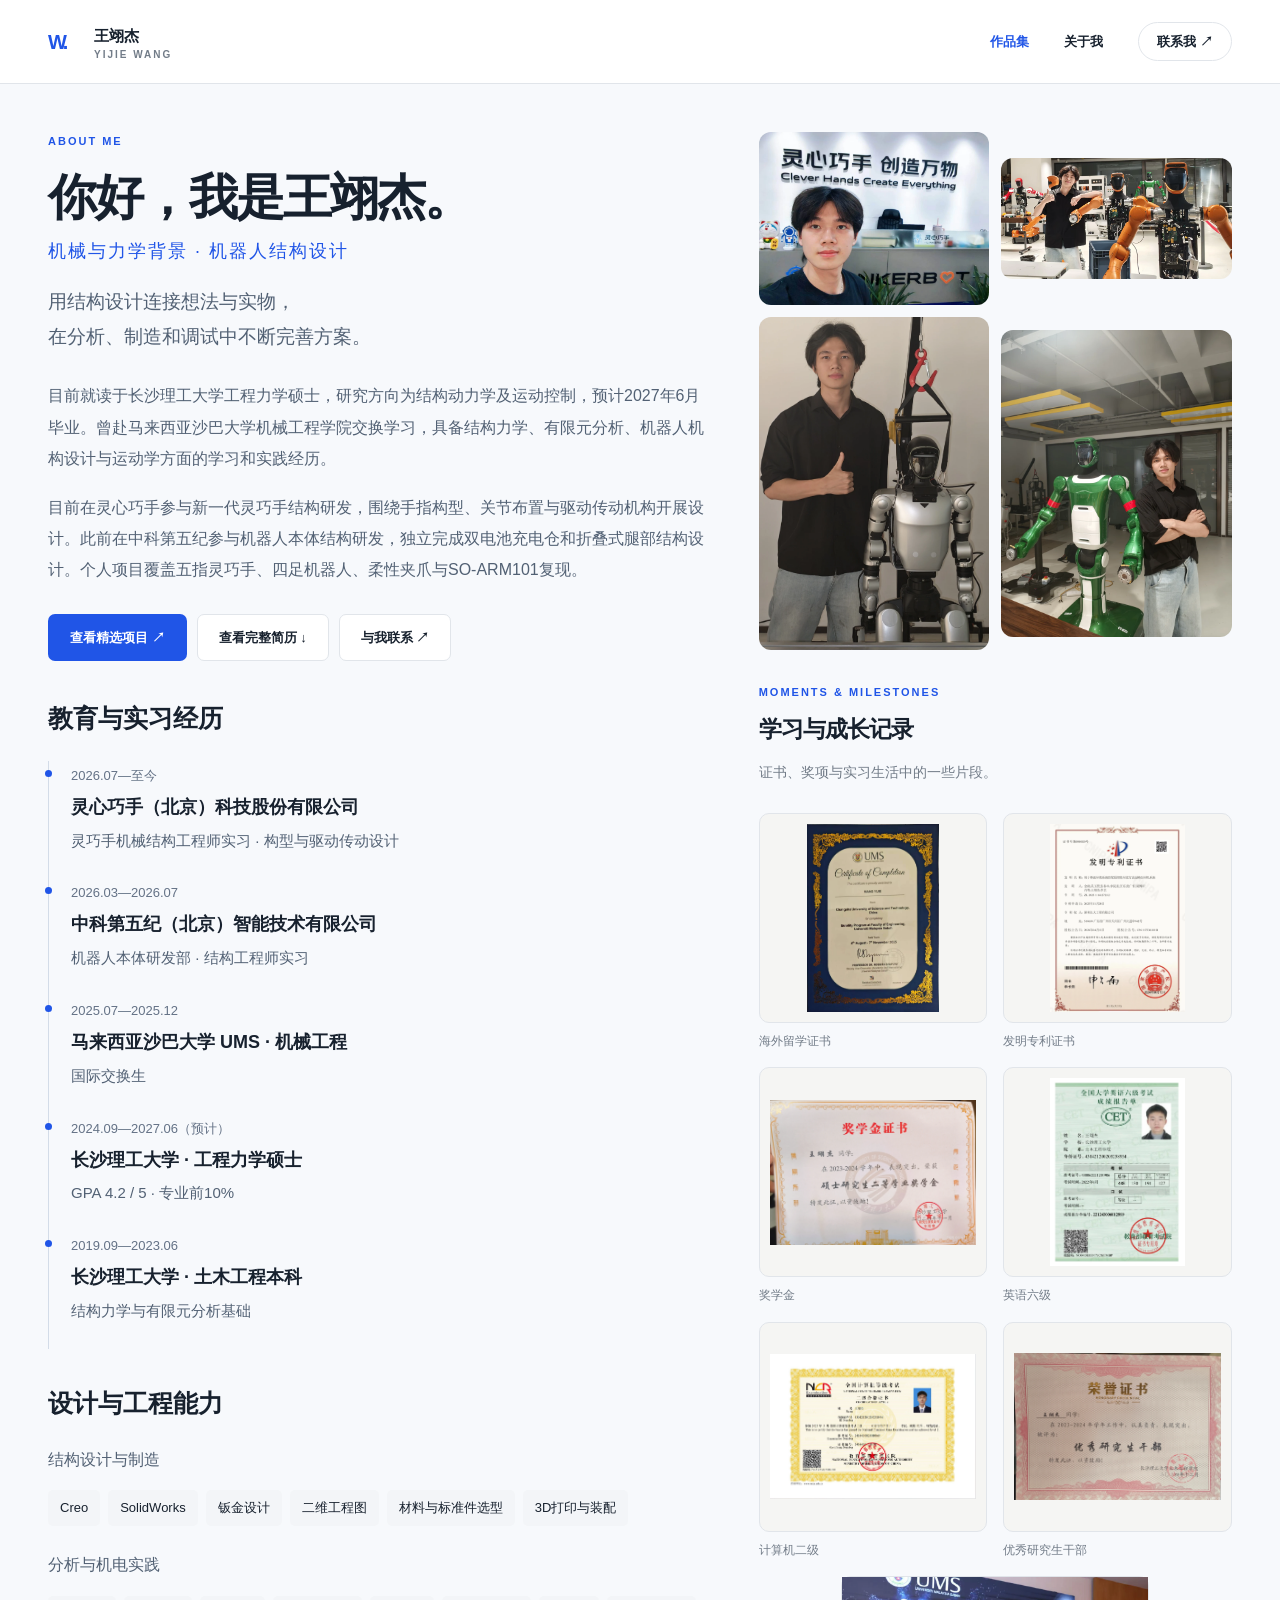
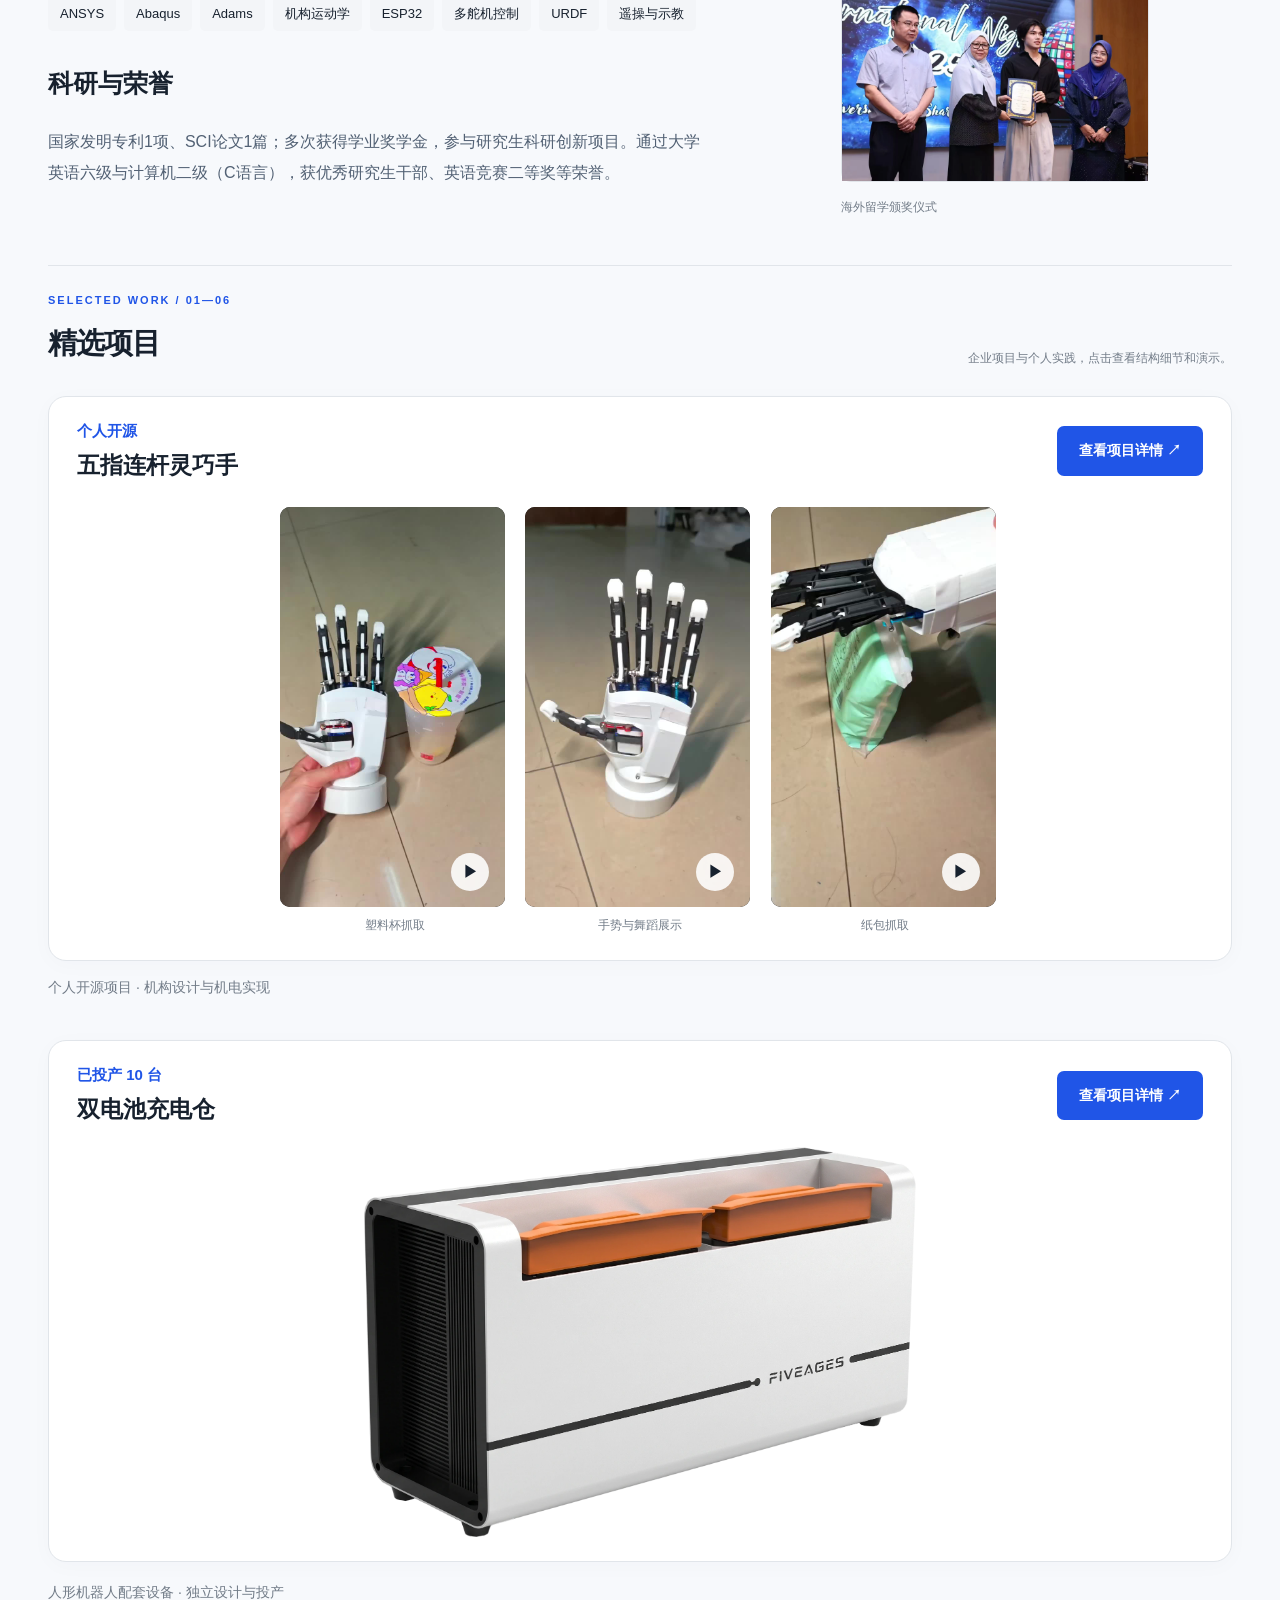
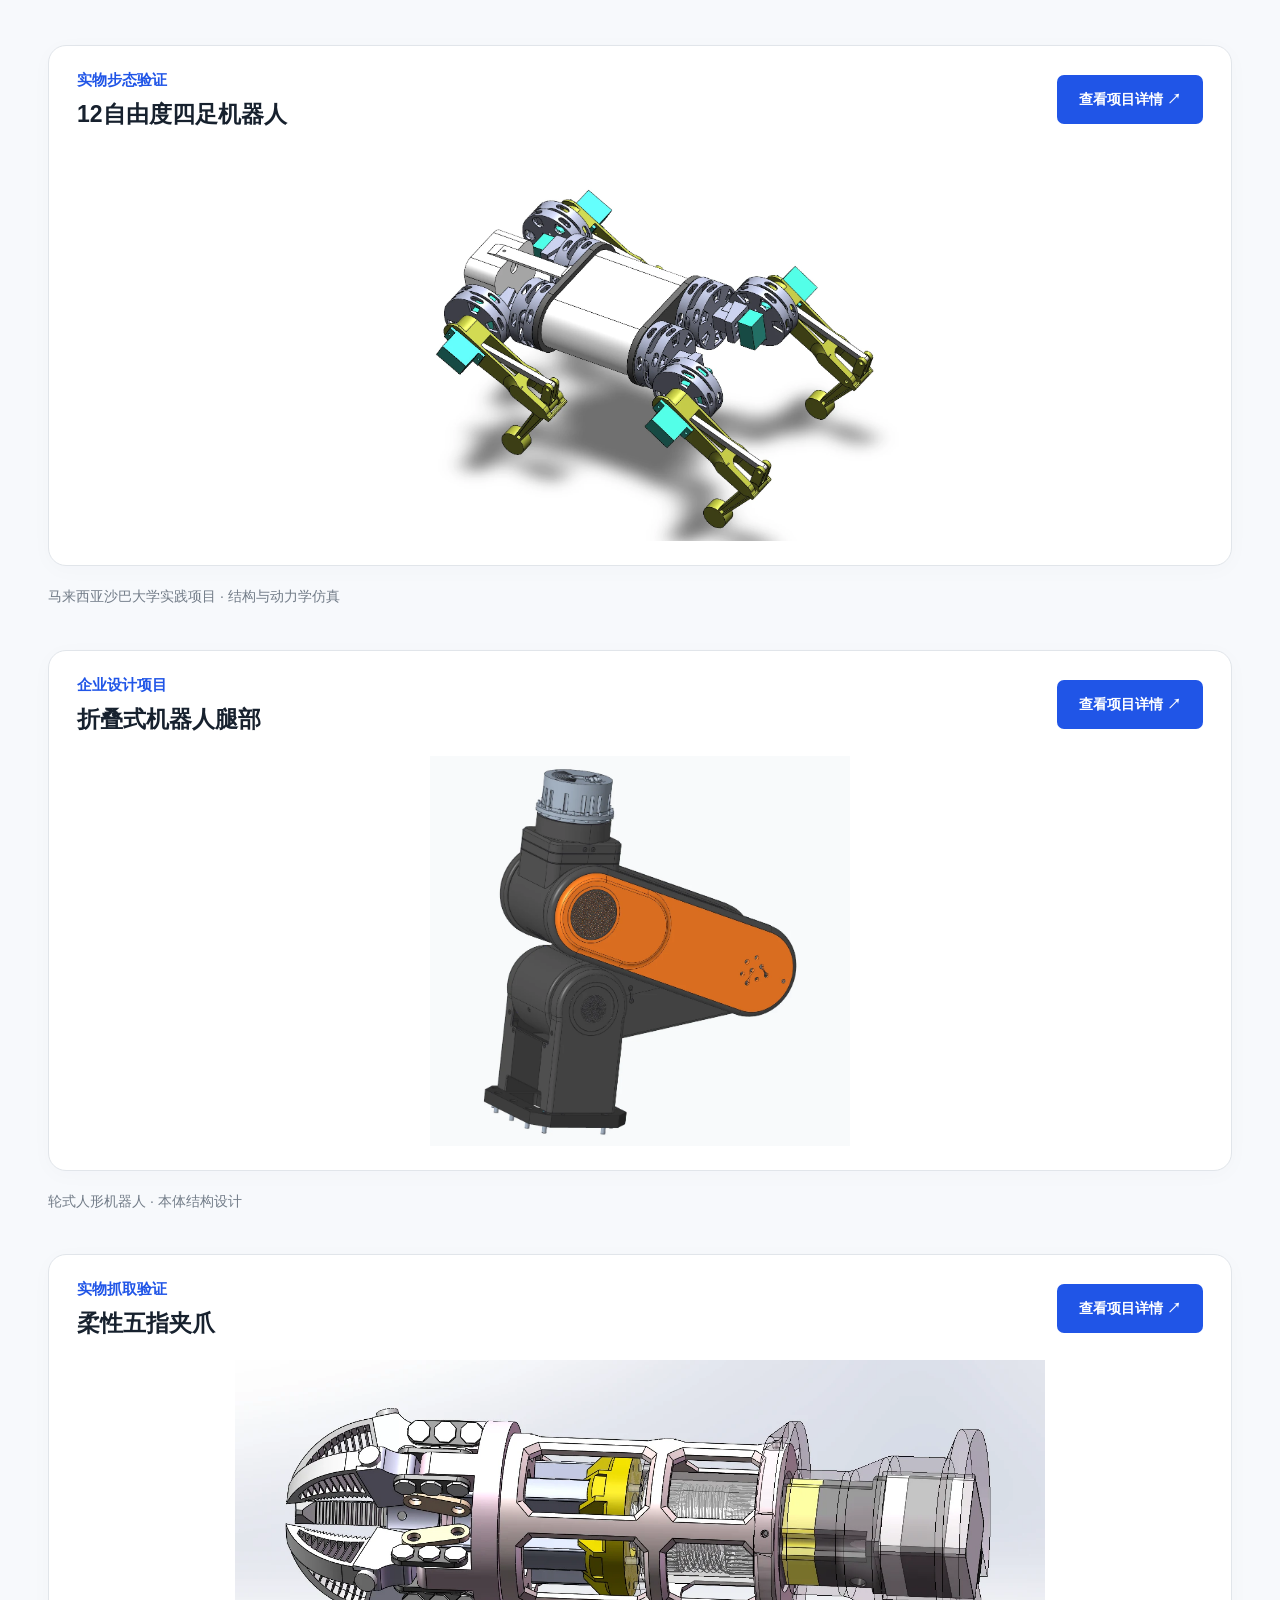
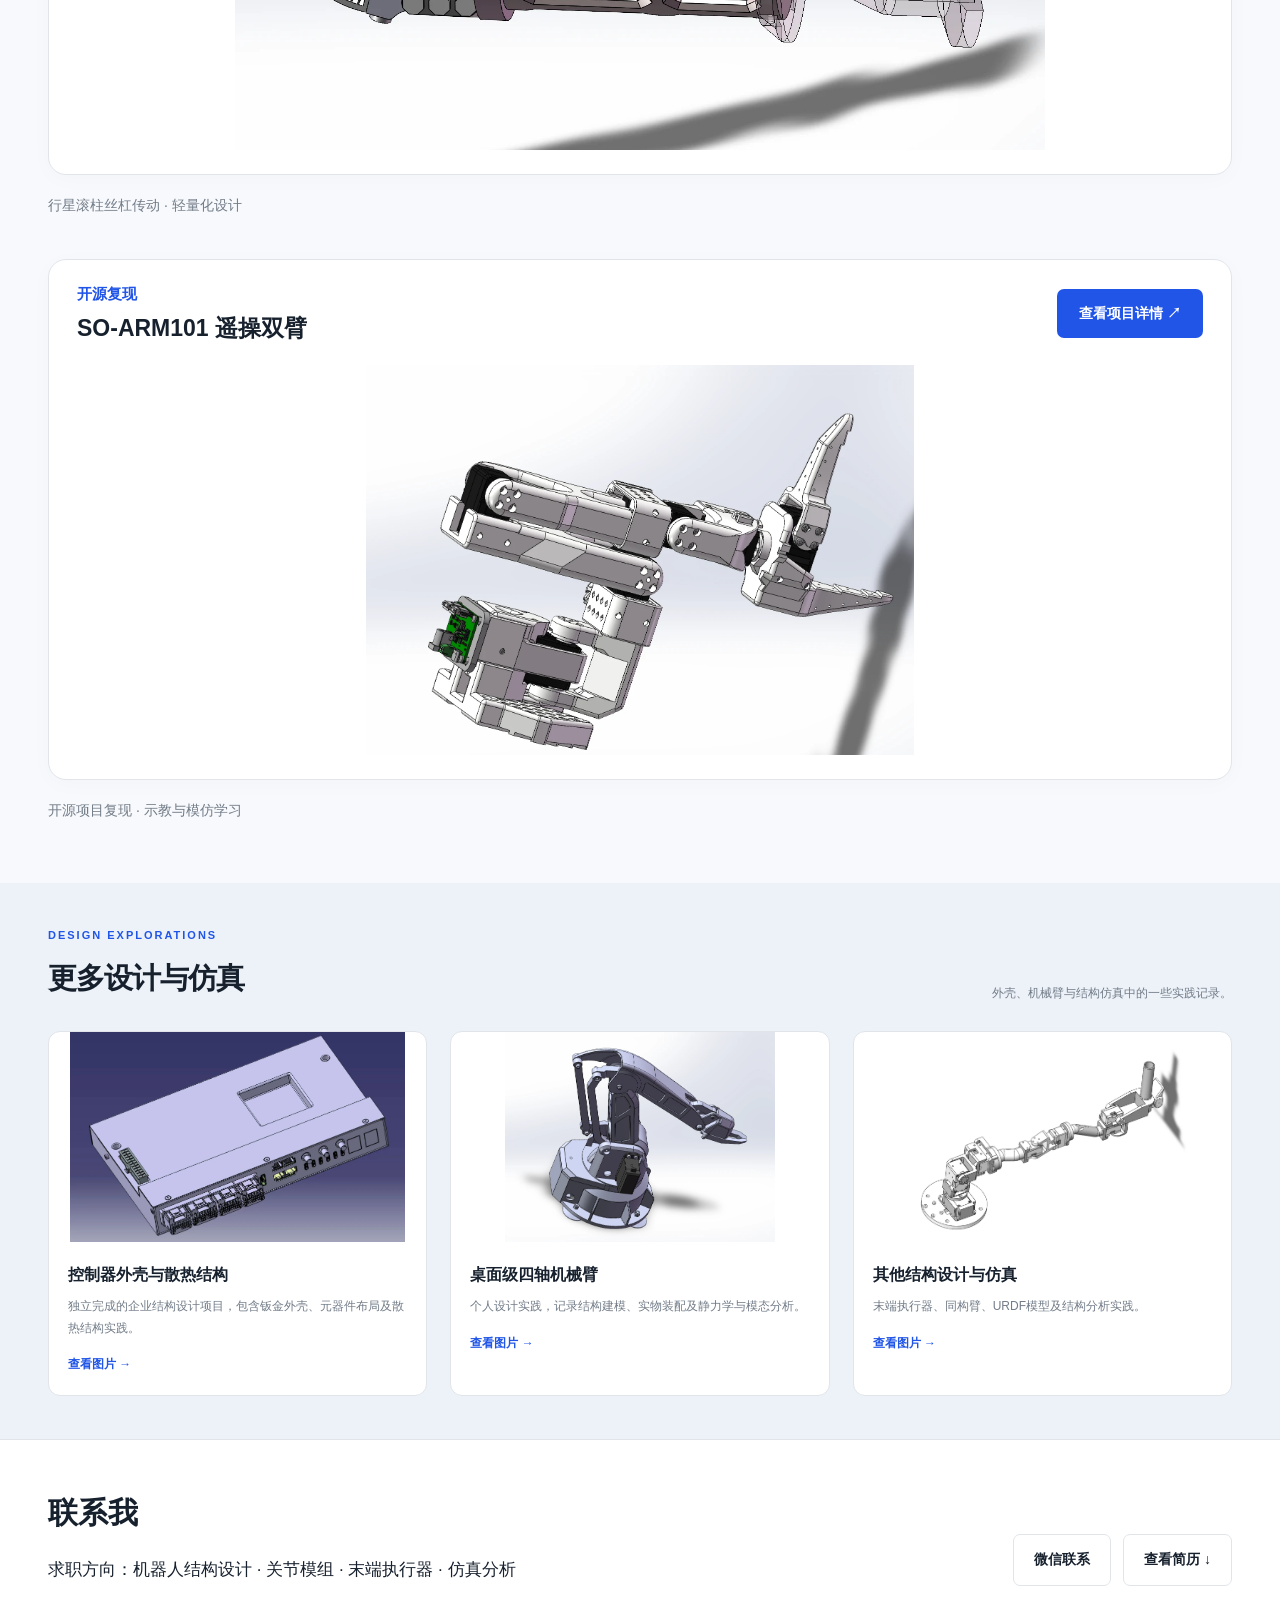
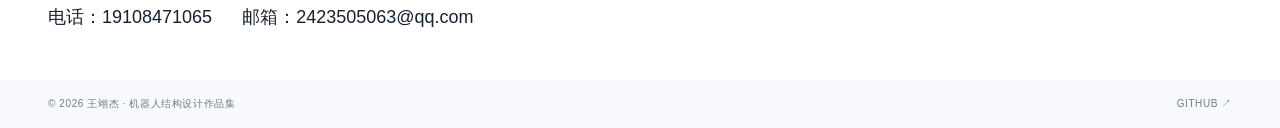
==== commit 1df4c70b: "Add charging station exterior renders to portfolio" ====
--- a/about.html
+++ b/about.html
@@ -1 +1 @@
-<!doctype html><html lang="zh-CN"><head><meta charset="utf-8"><meta name="viewport" content="width=device-width, initial-scale=1"><meta name="description" content="王翊杰的机器人结构设计作品集。人形机器人充电仓、折叠腿、五指灵巧手、四足机器人与机械结构仿真实践。"><meta name="theme-color" content="#1b4de4"><title>王翊杰 · 机器人结构设计作品集</title><link rel="icon" href="favicon.svg"><link rel="stylesheet" href="style.css?v=20260924-sync"><script defer src="media.js?v=20260924-sync"></script><script defer src="data.js?v=20260924-sync"></script><script defer src="app.js?v=20260924-sync"></script></head><body><a class="skip" href="#main">跳转到内容</a><header id="header"></header><main id="main"></main><footer id="footer"></footer><dialog id="lightbox" aria-label="图片预览"><button class="close-dialog" aria-label="关闭图片预览">×</button><img alt=""><p></p></dialog><dialog id="wechat" aria-label="微信联系"><button class="close-dialog" aria-label="关闭微信二维码">×</button><h2>微信联系</h2><p>扫码添加，交流机器人结构设计。</p><img src="assets/wechat.webp" alt="王翊杰的微信二维码"></dialog></body></html>
+<!doctype html><html lang="zh-CN"><head><meta charset="utf-8"><meta name="viewport" content="width=device-width, initial-scale=1"><meta name="description" content="王翊杰的机器人结构设计作品集。人形机器人充电仓、折叠腿、五指灵巧手、四足机器人与机械结构仿真实践。"><meta name="theme-color" content="#1b4de4"><title>王翊杰 · 机器人结构设计作品集</title><link rel="icon" href="favicon.svg"><link rel="stylesheet" href="style.css?v=20260924-sync"><script defer src="media.js?v=20260928-charging"></script><script defer src="data.js?v=20260928-charging"></script><script defer src="app.js?v=20260924-sync"></script></head><body><a class="skip" href="#main">跳转到内容</a><header id="header"></header><main id="main"></main><footer id="footer"></footer><dialog id="lightbox" aria-label="图片预览"><button class="close-dialog" aria-label="关闭图片预览">×</button><img alt=""><p></p></dialog><dialog id="wechat" aria-label="微信联系"><button class="close-dialog" aria-label="关闭微信二维码">×</button><h2>微信联系</h2><p>扫码添加，交流机器人结构设计。</p><img src="assets/wechat.webp" alt="王翊杰的微信二维码"></dialog></body></html>
